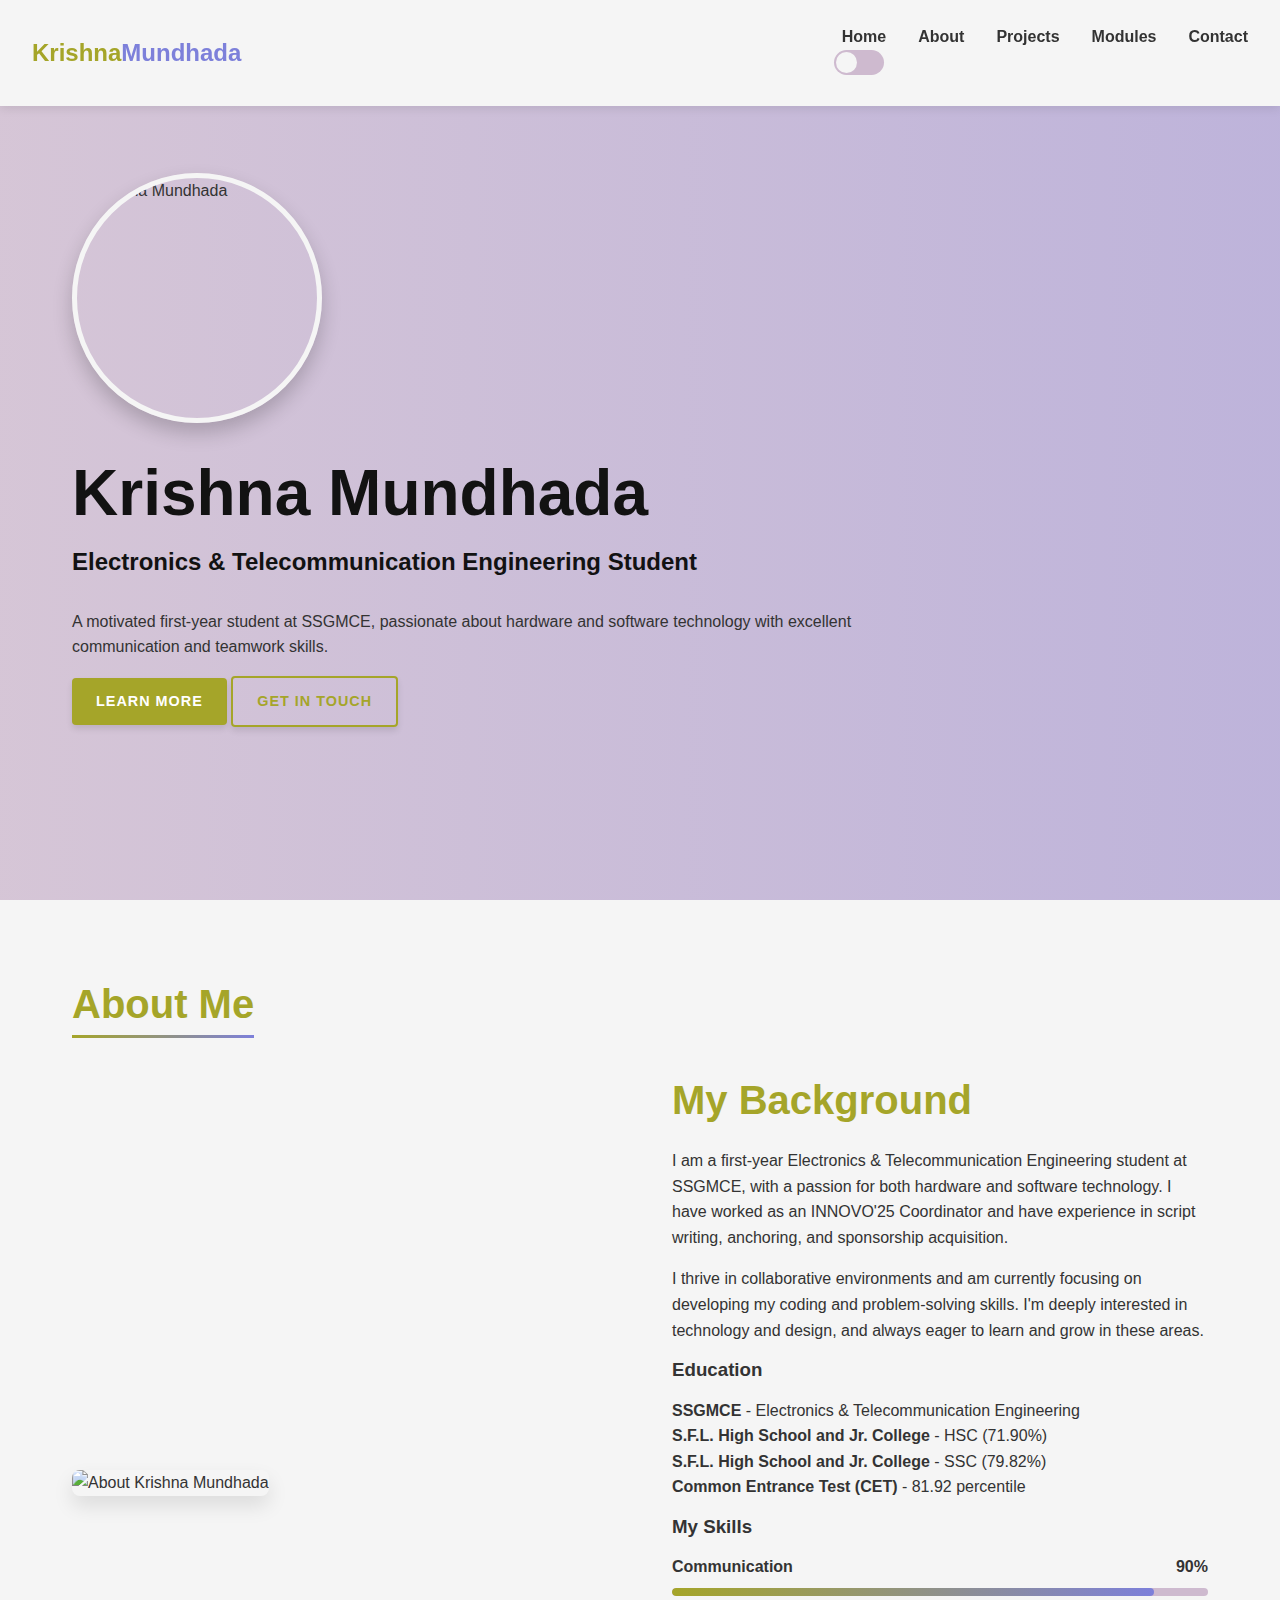
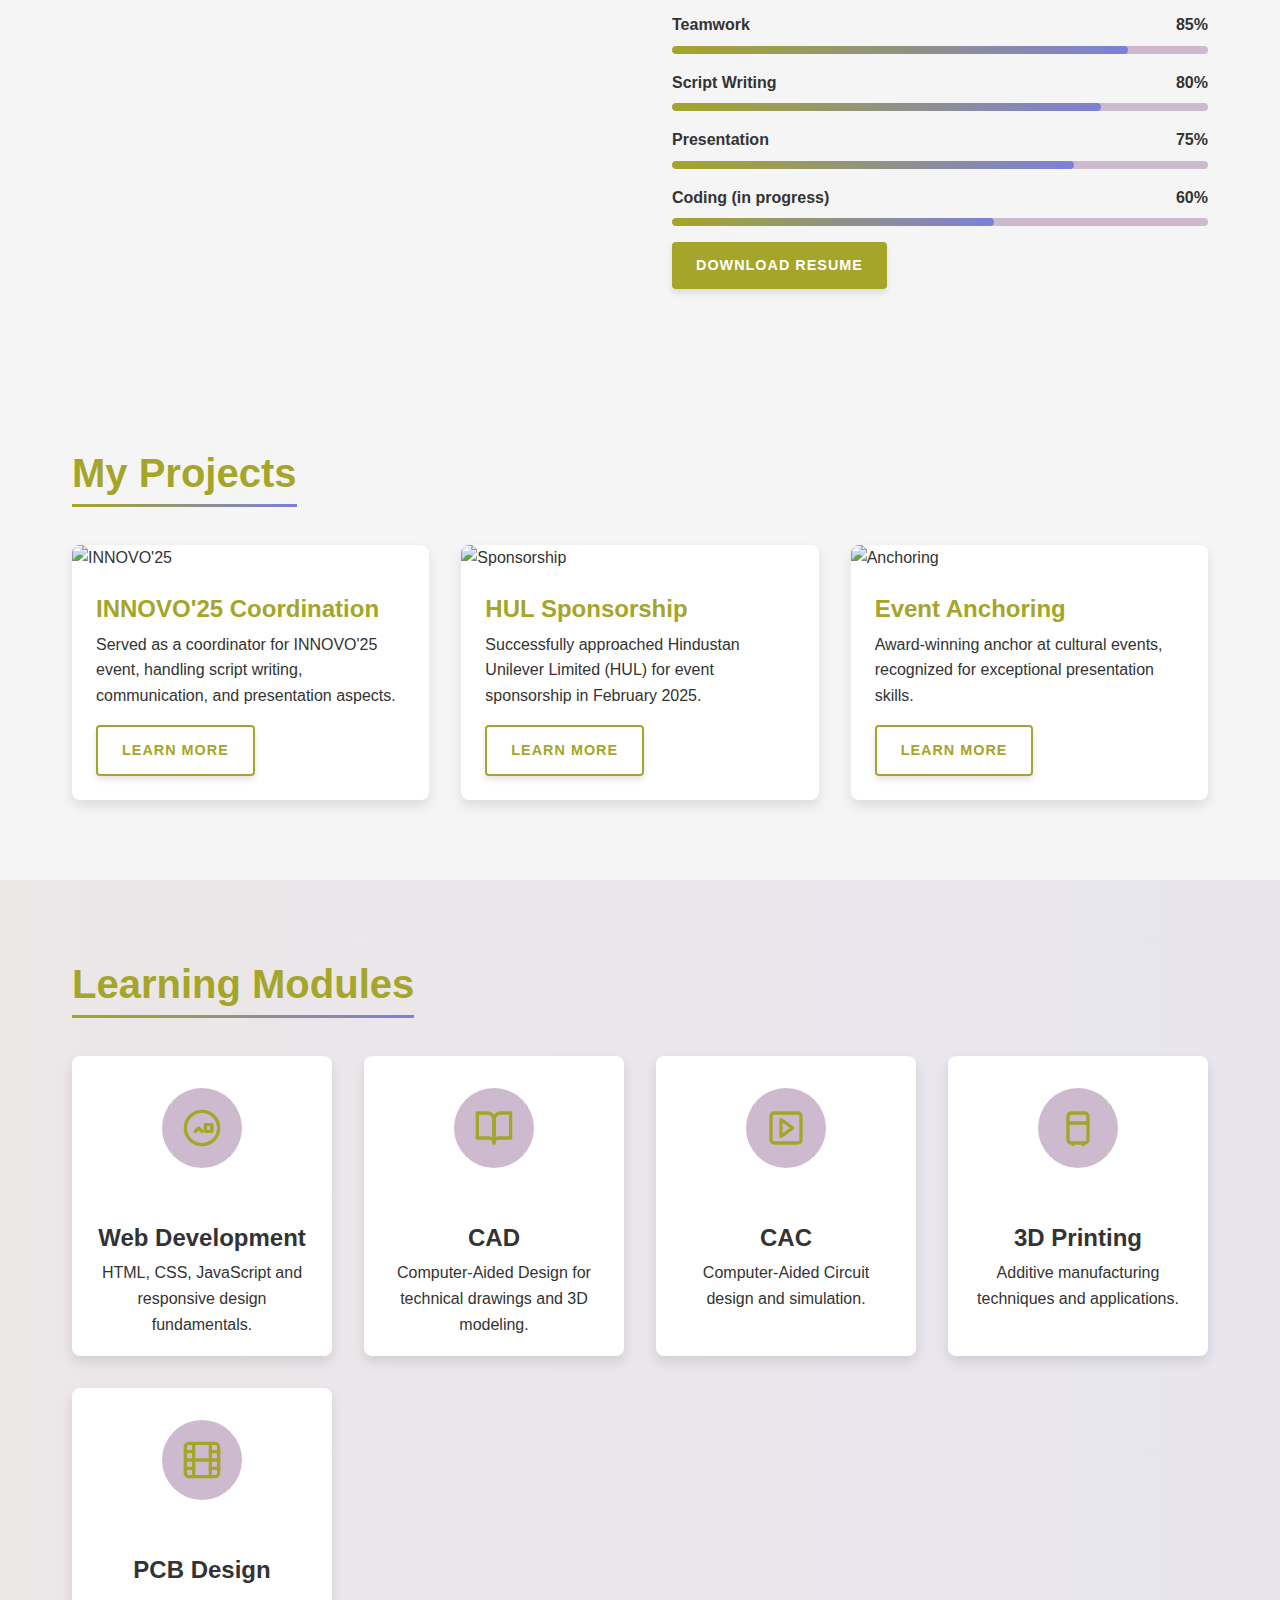
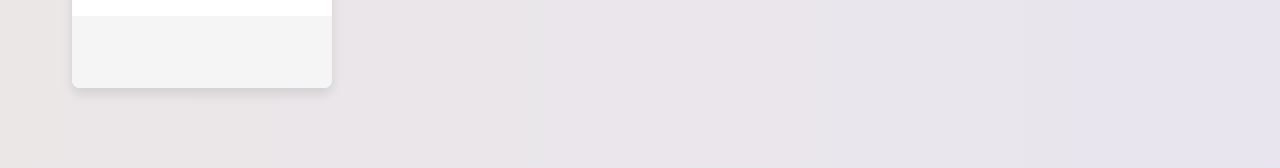
==== index.html @ 579d8c8f "Add files via upload" ====
<!DOCTYPE html>
<html lang="en">
<head> <link rel="stylesheet" href="documentation.html">
    <meta charset="UTF-8">
    <meta name="viewport" content="width=device-width, initial-scale=1.0">
    <title>Krishna Mundhada - Portfolio</title>
    <style>
        /* Color Variables */
        :root {
            --primary: #A5A529;
            --secondary: #7d80da;
            --tertiary: #b0a3d4;
            --quaternary: #cebacf;
            --quinary: #C6AFB1;
            --light: #f5f5f5;
            --dark: #121212;
            --text-light: #f5f5f5;
            --text-dark: #333333;
            --transition: all 0.3s ease;
        }

        /* Dark Mode Variables */
        .dark-mode {
            --primary: #b3b33a;
            --light: #121212;
            --dark: #f5f5f5;
            --text-light: #333333;
            --text-dark: #f5f5f5;
        }

        /* Reset & Base Styles */
        * {
            margin: 0;
            padding: 0;
            box-sizing: border-box;
            font-family: 'Segoe UI', Tahoma, Geneva, Verdana, sans-serif;
        }

        html {
            scroll-behavior: smooth;
        }

        body {
            background-color: var(--light);
            color: var(--text-dark);
            line-height: 1.6;
            transition: var(--transition);
        }

        h1, h2, h3, h4 {
            font-weight: 600;
            line-height: 1.2;
            margin-bottom: 1rem;
        }

        p {
            margin-bottom: 1rem;
        }

        a {
            color: var(--primary);
            text-decoration: none;
            transition: var(--transition);
        }

        a:hover {
            color: var(--secondary);
        }

        .container {
            width: 100%;
            max-width: 1200px;
            margin: 0 auto;
            padding: 0 2rem;
        }

        section {
            padding: 5rem 0;
        }

        .btn {
            display: inline-block;
            background-color: var(--primary);
            color: white;
            padding: 0.75rem 1.5rem;
            border-radius: 4px;
            text-transform: uppercase;
            letter-spacing: 1px;
            font-weight: 600;
            font-size: 0.9rem;
            border: none;
            cursor: pointer;
            transition: var(--transition);
            box-shadow: 0 4px 6px rgba(0, 0, 0, 0.1);
        }

        .btn:hover {
            background-color: var(--secondary);
            transform: translateY(-2px);
            box-shadow: 0 6px 8px rgba(0, 0, 0, 0.15);
        }

        .btn-outline {
            background-color: transparent;
            border: 2px solid var(--primary);
            color: var(--primary);
        }

        .btn-outline:hover {
            background-color: var(--primary);
            color: white;
        }

        .text-center {
            text-align: center;
        }

        .section-title {
            position: relative;
            display: inline-block;
            font-size: 2.5rem;
            margin-bottom: 3rem;
            color: var(--primary);
        }

        .section-title::after {
            content: '';
            position: absolute;
            bottom: -10px;
            left: 0;
            width: 100%;
            height: 3px;
            background: linear-gradient(to right, var(--primary), var(--secondary));
        }

        /* Header & Navigation */
        header {
            position: fixed;
            top: 0;
            left: 0;
            width: 100%;
            z-index: 1000;
            background-color: var(--light);
            box-shadow: 0 2px 10px rgba(0, 0, 0, 0.1);
            transition: var(--transition);
        }

        .nav-container {
            display: flex;
            justify-content: space-between;
            align-items: center;
            padding: 1.5rem 2rem;
        }

        .logo {
            font-size: 1.5rem;
            font-weight: 700;
            color: var(--primary);
        }

        .logo span {
            color: var(--secondary);
        }

        .nav-links {
            display: flex;
            list-style: none;
        }

        .nav-links li {
            margin-left: 2rem;
        }

        .nav-links a {
            position: relative;
            color: var(--text-dark);
            font-weight: 600;
        }

        .nav-links a::after {
            content: '';
            position: absolute;
            bottom: -5px;
            left: 0;
            width: 0;
            height: 2px;
            background-color: var(--primary);
            transition: var(--transition);
        }

        .nav-links a:hover::after {
            width: 100%;
        }

        .hamburger, .mobile-menu {
            display: none;
        }

        /* Dark Mode Toggle */
        .dark-mode-toggle {
            background: none;
            border: none;
            cursor: pointer;
            margin-left: 1.5rem;
            outline: none;
            width: 50px;
            height: 25px;
            border-radius: 25px;
            background-color: var(--quaternary);
            position: relative;
        }

        .dark-mode-toggle::before {
            content: '';
            position: absolute;
            width: 21px;
            height: 21px;
            background-color: var(--light);
            border-radius: 50%;
            top: 2px;
            left: 2px;
            transition: var(--transition);
        }

        body.dark-mode .dark-mode-toggle::before {
            transform: translateX(25px);
        }

        /* Hero Section */
        .hero {
            height: 100vh;
            display: flex;
            align-items: center;
            background: linear-gradient(to right, rgba(206, 186, 207, 0.8), rgba(176, 163, 212, 0.8));
            background-attachment: fixed;
        }

        .hero-content {
            display: flex;
            flex-direction: column;
            justify-content: center;
            align-items: flex-start;
            max-width: 800px;
        }

        .hero-title {
            font-size: 4rem;
            margin-bottom: 1rem;
            color: var(--dark);
        }

        .hero-subtitle {
            font-size: 1.5rem;
            margin-bottom: 2rem;
            color: var(--dark);
        }

        .hero-img {
            border-radius: 50%;
            width: 250px;
            height: 250px;
            object-fit: cover;
            border: 5px solid var(--light);
            box-shadow: 0 10px 20px rgba(0, 0, 0, 0.2);
            margin-bottom: 2rem;
        }

        /* About Section */
        .about {
            background-color: var(--light);
        }

        .about-content {
            display: grid;
            grid-template-columns: 1fr 1fr;
            gap: 4rem;
            align-items: center;
        }

        .about-img img {
            width: 100%;
            border-radius: 8px;
            box-shadow: 0 10px 20px rgba(0, 0, 0, 0.1);
        }

        .about-text h2 {
            font-size: 2.5rem;
            margin-bottom: 1.5rem;
            color: var(--primary);
        }

        .skill-item {
            margin-bottom: 1rem;
        }

        .skill-name {
            display: flex;
            justify-content: space-between;
            margin-bottom: 0.5rem;
            font-weight: 600;
        }

        .skill-bar {
            height: 8px;
            background-color: var(--quaternary);
            border-radius: 4px;
            overflow: hidden;
        }

        .skill-progress {
            height: 100%;
            background: linear-gradient(to right, var(--primary), var(--secondary));
            border-radius: 4px;
            animation: progressAnimation 1s ease-in-out;
        }

        @keyframes progressAnimation {
            from { width: 0; }
        }

        /* Projects Section */
        .projects {
            background-color: var(--light);
        }

        .projects-grid {
            display: grid;
            grid-template-columns: repeat(auto-fill, minmax(300px, 1fr));
            gap: 2rem;
        }

        .project-card {
            background-color: white;
            border-radius: 8px;
            overflow: hidden;
            box-shadow: 0 6px 12px rgba(0, 0, 0, 0.1);
            transition: var(--transition);
        }

        .project-card:hover {
            transform: translateY(-10px);
            box-shadow: 0 12px 24px rgba(0, 0, 0, 0.15);
        }

        .project-img {
            width: 100%;
            height: 200px;
            object-fit: cover;
        }

        .project-content {
            padding: 1.5rem;
        }

        .project-title {
            font-size: 1.5rem;
            margin-bottom: 0.5rem;
            color: var(--primary);
        }

        /* Modules Section */
        .modules {
            background: linear-gradient(to right, rgba(198, 175, 177, 0.2), rgba(176, 163, 212, 0.2));
        }

        .modules-grid {
            display: grid;
            grid-template-columns: repeat(auto-fill, minmax(250px, 1fr));
            gap: 2rem;
        }

        .module-card {
            background-color: white;
            border-radius: 8px;
            overflow: hidden;
            box-shadow: 0 6px 12px rgba(0, 0, 0, 0.1);
            transition: var(--transition);
            position: relative;
            z-index: 1;
            height: 300px;
        }

        .module-card::before {
            content: '';
            position: absolute;
            top: 0;
            left: 0;
            width: 100%;
            height: 100%;
            background: linear-gradient(to bottom right, var(--secondary), var(--tertiary));
            opacity: 0;
            z-index: -1;
            transition: var(--transition);
        }

        .module-card:hover {
            transform: translateY(-10px);
            box-shadow: 0 12px 24px rgba(0, 0, 0, 0.15);
        }

        .module-card:hover::before {
            opacity: 1;
        }

        .module-card:hover .module-content {
            color: white;
        }

        .module-icon {
            margin: 2rem auto;
            width: 80px;
            height: 80px;
            display: flex;
            align-items: center;
            justify-content: center;
            background-color: var(--quaternary);
            border-radius: 50%;
            color: var(--primary);
            font-size: 2.5rem;
            transition: var(--transition);
        }

        .module-card:hover .module-icon {
            background-color: white;
        }

        .module-content {
            padding: 1.5rem;
            text-align: center;
            transition: var(--transition);
        }

        .module-title {
            font-size: 1.5rem;
            margin-bottom: 0.5rem;
        }

        .module-details {
            height: 0;
            overflow: hidden;
            transition: var(--transition);
        }

        .module-card.active .module-details {
            height: auto;
            margin-top: 1rem;
        }

        /* Contact Section */
        .contact {
            background-color: var(--light);
        }

        .contact-container {
            display: grid;
            grid-template-columns: 1fr 1fr;
            gap: 4rem;
        }

        .contact-info h2 {
            font-size: 2.5rem;
            margin-bottom: 1.5rem;
            color: var(--primary);
        }

        .contact-info p {
            margin-bottom: 2rem;
        }

        .contact-details {
            margin-bottom: 2rem;
        }

        .contact-item {
            display: flex;
            align-items: center;
            margin-bottom: 1rem;
        }

        .contact-icon {
            margin-right: 1rem;
            width: 40px;
            height: 40px;
            display: flex;
            align-items: center;
            justify-content: center;
            background-color: var(--quaternary);
            border-radius: 50%;
            color: var(--primary);
        }

        .contact-form {
            background-color: white;
            padding: 2rem;
            border-radius: 8px;
            box-shadow: 0 6px 12px rgba(0, 0, 0, 0.1);
        }

        .form-group {
            margin-bottom: 1.5rem;
        }

        .form-label {
            display: block;
            margin-bottom: 0.5rem;
            font-weight: 600;
        }

        .form-input, .form-textarea {
            width: 100%;
            padding: 0.75rem;
            border: 1px solid #ddd;
            border-radius: 4px;
            font-size: 1rem;
            transition: var(--transition);
        }

        .form-input:focus, .form-textarea:focus {
            border-color: var(--secondary);
            outline: none;
            box-shadow: 0 0 0 2px rgba(125, 128, 218, 0.2);
        }

        .form-textarea {
            resize: vertical;
            min-height: 150px;
        }

        /* Footer */
        footer {
            background-color: var(--dark);
            color: var(--text-light);
            padding: 3rem 0;
            text-align: center;
        }

        .footer-content {
            max-width: 800px;
            margin: 0 auto;
        }

        .social-links {
            display: flex;
            justify-content: center;
            margin-top: 1.5rem;
        }

        .social-link {
            display: flex;
            align-items: center;
            justify-content: center;
            width: 40px;
            height: 40px;
            border-radius: 50%;
            background-color: rgba(255, 255, 255, 0.1);
            color: white;
            margin: 0 0.5rem;
            transition: var(--transition);
        }

        .social-link:hover {
            background-color: var(--primary);
            transform: translateY(-3px);
        }

        .footer-bottom {
            margin-top: 2rem;
            padding-top: 2rem;
            border-top: 1px solid rgba(255, 255, 255, 0.1);
        }

        /* Responsive Styles */
        @media (max-width: 992px) {
            .section-title {
                font-size: 2rem;
            }
            
            .hero-title {
                font-size: 3rem;
            }
            
            .hero-subtitle {
                font-size: 1.2rem;
            }
            
            .about-content, .contact-container {
                grid-template-columns: 1fr;
                gap: 2rem;
            }
        }

        @media (max-width: 768px) {
            .nav-links, .dark-mode-toggle {
                display: none;
            }
            
            .hamburger {
                display: block;
                cursor: pointer;
                font-size: 1.5rem;
                color: var(--text-dark);
            }
            
            .mobile-menu {
                display: block;
                position: fixed;
                top: 80px;
                left: 0;
                width: 100%;
                background-color: var(--light);
                padding: 1rem 0;
                box-shadow: 0 2px 10px rgba(0, 0, 0, 0.1);
                transform: translateY(-100%);
                opacity: 0;
                transition: var(--transition);
                z-index: 999;
            }
            
            .mobile-menu.active {
                transform: translateY(0);
                opacity: 1;
            }
            
            .mobile-menu ul {
                list-style: none;
            }
            
            .mobile-menu li {
                padding: 1rem 2rem;
                text-align: center;
            }
            
            .hero-content {
                align-items: center;
                text-align: center;
            }
        }

        @media (max-width: 480px) {
            .hero-title {
                font-size: 2rem;
            }
            
            .section-title {
                font-size: 1.8rem;
            }
            
            .btn {
                padding: 0.5rem 1rem;
                font-size: 0.8rem;
            }
        }
    </style>
</head>
<body>
    <!-- Header & Navigation -->
    <header>
        <div class="nav-container">
            <a href="#" class="logo">Krishna<span>Mundhada</span></a>
            <nav>
                <ul class="nav-links">
                    <li><a href="#home">Home</a></li>
                    <li><a href="#about">About</a></li>
                    <li><a href="#projects">Projects</a></li>
                    <li><a href="#modules">Modules</a></li>
                    <li><a href="#contact">Contact</a></li>
                </ul>
                <button class="dark-mode-toggle" aria-label="Toggle dark mode"></button>
            </nav>
            <div class="hamburger">☰</div>
        </div>
        <div class="mobile-menu">
            <ul>
                <li><a href="#home">Home</a></li>
                <li><a href="#about">About</a></li>
                <li><a href="#projects">Projects</a></li>
                <li><a href="#modules">Modules</a></li>
                <li><a href="#contact">Contact</a></li>
                <li><button class="dark-mode-toggle" aria-label="Toggle dark mode"></button></li>
            </ul>
        </div>
    </header>

    <!-- Hero Section -->
    <section id="home" class="hero">
        <div class="container">
            <div class="hero-content">
                <img src="./photo/my photo.jpg" alt="Krishna Mundhada" class="hero-img">
                <h1 class="hero-title">Krishna Mundhada</h1>
                <h2 class="hero-subtitle">Electronics & Telecommunication Engineering Student</h2>
                <p>A motivated first-year student at SSGMCE, passionate about hardware and software technology with excellent communication and teamwork skills.</p>
                <div>
                    <a href="#about" class="btn">Learn More</a>
                    <a href="#contact" class="btn btn-outline">Get In Touch</a>
                </div>
            </div>
        </div>
    </section>

    <!-- About Section -->
    <section id="about" class="about">
        <div class="container">
            <h2 class="section-title text-center">About Me</h2>
            <div class="about-content">
                <div class="about-img">
                    <img src="./photo/my photo.jpg" alt="About Krishna Mundhada">
                </div>
                <div class="about-text">
                    <h2>My Background</h2>
                    <p>I am a first-year Electronics & Telecommunication Engineering student at SSGMCE, with a passion for both hardware and software technology. I have worked as an INNOVO'25 Coordinator and have experience in script writing, anchoring, and sponsorship acquisition.</p>
                    <p>I thrive in collaborative environments and am currently focusing on developing my coding and problem-solving skills. I'm deeply interested in technology and design, and always eager to learn and grow in these areas.</p>
                    
                    <h3>Education</h3>
                    <p>
                        <strong>SSGMCE</strong> - Electronics & Telecommunication Engineering<br>
                        <strong>S.F.L. High School and Jr. College</strong> - HSC (71.90%)<br>
                        <strong>S.F.L. High School and Jr. College</strong> - SSC (79.82%)<br>
                        <strong>Common Entrance Test (CET)</strong> - 81.92 percentile
                    </p>
                    
                    <h3>My Skills</h3>
                    <div class="skill-item">
                        <div class="skill-name">
                            <span>Communication</span>
                            <span>90%</span>
                        </div>
                        <div class="skill-bar">
                            <div class="skill-progress" style="width: 90%"></div>
                        </div>
                    </div>
                    <div class="skill-item">
                        <div class="skill-name">
                            <span>Teamwork</span>
                            <span>85%</span>
                        </div>
                        <div class="skill-bar">
                            <div class="skill-progress" style="width: 85%"></div>
                        </div>
                    </div>
                    <div class="skill-item">
                        <div class="skill-name">
                            <span>Script Writing</span>
                            <span>80%</span>
                        </div>
                        <div class="skill-bar">
                            <div class="skill-progress" style="width: 80%"></div>
                        </div>
                    </div>
                    <div class="skill-item">
                        <div class="skill-name">
                            <span>Presentation</span>
                            <span>75%</span>
                        </div>
                        <div class="skill-bar">
                            <div class="skill-progress" style="width: 75%"></div>
                        </div>
                    </div>
                    <div class="skill-item">
                        <div class="skill-name">
                            <span>Coding (in progress)</span>
                            <span>60%</span>
                        </div>
                        <div class="skill-bar">
                            <div class="skill-progress" style="width: 60%"></div>
                        </div>
                    </div>
                    
                    <a href="#" class="btn" download>Download Resume</a>
                </div>
            </div>
        </div>
    </section>

    <!-- Projects Section -->
    <section id="projects" class="projects">
        <div class="container">
            <h2 class="section-title text-center">My Projects</h2>
            <div class="projects-grid">
                <div class="project-card">
                    <img src="./photo/team work.jpeg" alt="INNOVO'25" class="project-img">
                    <div class="project-content">
                        <h3 class="project-title">INNOVO'25 Coordination</h3>
                        <p>Served as a coordinator for INNOVO'25 event, handling script writing, communication, and presentation aspects.</p>
                        <a href="#" class="btn btn-outline">Learn More</a>
                    </div>
                </div>
                <div class="project-card">
                    <img src="./photo/presentation.jpeg" alt="Sponsorship" class="project-img">
                    <div class="project-content">
                        <h3 class="project-title">HUL Sponsorship</h3>
                        <p>Successfully approached Hindustan Unilever Limited (HUL) for event sponsorship in February 2025.</p>
                        <a href="#" class="btn btn-outline">Learn More</a>
                    </div>
                </div>
                <div class="project-card">
                    <img src="./photo/anchor.jpeg" alt="Anchoring" class="project-img">
                    <div class="project-content">
                        <h3 class="project-title">Event Anchoring</h3>
                        <p>Award-winning anchor at cultural events, recognized for exceptional presentation skills.</p>
                        <a href="#" class="btn btn-outline">Learn More</a>
                    </div>
                </div>
            </div>
        </div>
    </section>

    <!-- Modules Section -->
    <section id="modules" class="modules">
        <div class="container">
            <h2 class="section-title text-center">Learning Modules</h2>
            <div class="modules-grid">
                <div class="module-card">
                    <div class="module-icon">
                        <svg width="40" height="40" viewBox="0 0 24 24" fill="none" stroke="currentColor" stroke-width="2" stroke-linecap="round" stroke-linejoin="round">
                            <path d="M18 10h-4v4h4v-4z"></path>
                            <circle cx="12" cy="12" r="10"></circle>
                            <path d="M8 14l2-2 2 2"></path>
                        </svg>
                    </div>
                    <div class="module-content">
                        <h3 class="module-title">Web Development</h3>
                        <p>HTML, CSS, JavaScript and responsive design fundamentals.</p>
                        <div class="module-details">
                            <p>Learning front-end technologies, responsive design principles, and basic interactions to create modern web applications.</p>
                            <a href=""></a>
                        </div>
                    </div>
                </div>
                <div class="module-card">
                    <div class="module-icon">
                        <svg width="40" height="40" viewBox="0 0 24 24" fill="none" stroke="currentColor" stroke-width="2" stroke-linecap="round" stroke-linejoin="round">
                            <path d="M2 3h6a4 4 0 0 1 4 4v14a3 3 0 0 0-3-3H2z"></path>
                            <path d="M22 3h-6a4 4 0 0 0-4 4v14a3 3 0 0 1 3-3h7z"></path>
                        </svg>
                    </div>
                    <div class="module-content">
                        <h3 class="module-title">CAD</h3>
                        <p>Computer-Aided Design for technical drawings and 3D modeling.</p>
                        <div class="module-details">
                            <p>Developing skills in creating precise technical drawings and 3D models using industry-standard CAD software.</p>
                        </div>
                    </div>
                </div>
                <div class="module-card">
                    <div class="module-icon">
                        <svg width="40" height="40" viewBox="0 0 24 24" fill="none" stroke="currentColor" stroke-width="2" stroke-linecap="round" stroke-linejoin="round">
                            <rect x="3" y="3" width="18" height="18" rx="2" ry="2"></rect>
                            <path d="M9 17V7l7 5-7 5z"></path>
                        </svg>
                    </div>
                    <div class="module-content">
                        <h3 class="module-title">CAC</h3>
                        <p>Computer-Aided Circuit design and simulation.</p>
                        <div class="module-details">
                            <p>Learning to design and simulate electronic circuits using specialized software tools for accurate analysis.</p>
                        </div>
                    </div>
                </div>
                <div class="module-card">
                    <div class="module-icon">
                        <svg width="40" height="40" viewBox="0 0 24 24" fill="none" stroke="currentColor" stroke-width="2" stroke-linecap="round" stroke-linejoin="round">
                            <path d="M6 9h12v10a2 2 0 0 1-2 2H8a2 2 0 0 1-2-2V9z"></path>
                            <path d="M6 9V5a2 2 0 0 1 2-2h8a2 2 0 0 1 2 2v4"></path>
                            <path d="M9 21v1M15 21v1"></path>
                        </svg>
                    </div>
                    <div class="module-content">
                        <h3 class="module-title">3D Printing</h3>
                        <p>Additive manufacturing techniques and applications.</p>
                        <div class="module-details">
                            <p>Exploring the process of creating three-dimensional objects from digital files using additive manufacturing techniques.</p>
                        </div>
                    </div>
                </div>
                <div class="module-card">
                    <div class="module-icon">
                        <svg width="40" height="40" viewBox="0 0 24 24" fill="none" stroke="currentColor" stroke-width="2" stroke-linecap="round" stroke-linejoin="round">
                            <rect x="2" y="2" width="20" height="20" rx="2.18" ry="2.18"></rect>
                            <line x1="7" y1="2" x2="7" y2="22"></line>
                            <line x1="17" y1="2" x2="17" y2="22"></line>
                            <line x1="2" y1="12" x2="22" y2="12"></line>
                            <line x1="2" y1="7" x2="7" y2="7"></line>
                            <line x1="2" y1="17" x2="7" y2="17"></line>
                            <line x1="17" y1="17" x2="22" y2="17"></line>
                            <line x1="17" y1="7" x2="22" y2="7"></line>
                        </svg>
                    </div>
                    <div class="module-content">
                        <h3 class="module-title">PCB Design</h3>
                        </div>


 <!-- Contact Section -->
<section id="contact" class="contact">
    <div class="container">
        <h2 class="section-title text-center">Get In Touch</h2>
        <div class="contact-container">
            <div class="contact-info">
                <h2>Let's Connect</h2>
                <p>Feel free to reach out to me for any opportunities, collaborations, or just to say hello!</p>
                
                <div class="contact-details">
                    <div class="contact-item">
                        <div class="contact-icon">
                            <svg width="20" height="20" viewBox="0 0 24 24" fill="none" stroke="currentColor" stroke-width="2" stroke-linecap="round" stroke-linejoin="round">
                                <path d="M22 16.92v3a2 2 0 0 1-2.18 2 19.79 19.79 0 0 1-8.63-3.07 19.5 19.5 0 0 1-6-6 19.79 19.79 0 0 1-3.07-8.67A2 2 0 0 1 4.11 2h3a2 2 0 0 1 2 1.72 12.84 12.84 0 0 0 .7 2.81 2 2 0 0 1-.45 2.11L8.09 9.91a16 16 0 0 0 6 6l1.27-1.27a2 2 0 0 1 2.11-.45 12.84 12.84 0 0 0 2.81.7A2 2 0 0 1 22 16.92z"></path>
                            </svg>
                        </div>
                        <span>Phone Number Available on Request</span>
                    </div>
                    <div class="contact-item">
                        <div class="contact-icon">
                            <svg width="20" height="20" viewBox="0 0 24 24" fill="none" stroke="currentColor" stroke-width="2" stroke-linecap="round" stroke-linejoin="round">
                                <path d="M4 4h16c1.1 0 2 .9 2 2v12c0 1.1-.9 2-2 2H4c-1.1 0-2-.9-2-2V6c0-1.1.9-2 2-2z"></path>
                                <polyline points="22,6 12,13 2,6"></polyline>
                            </svg>
                        </div>
                        <span>mundhadakrishna9@gmail.com</span>
                    </div>
                    <div class="contact-item">
                        <div class="contact-icon">
                            <svg width="20" height="20" viewBox="0 0 24 24" fill="none" stroke="currentColor" stroke-width="2" stroke-linecap="round" stroke-linejoin="round">
                                <path d="M21 10c0 7-9 13-9 13s-9-6-9-13a9 9 0 0 1 18 0z"></path>
                                <circle cx="12" cy="10" r="3"></circle>
                            </svg>
                        </div>
                        <span>Gandhi Chowk, Dhamangaon Rly, Amravati, Maharashtra</span>
                    </div>
                    <div class="contact-item">
                        <div class="contact-icon">
                            <svg width="20" height="20" viewBox="0 0 24 24" fill="none" stroke="currentColor" stroke-width="2" stroke-linecap="round" stroke-linejoin="round">
                                <path d="M16 8a6 6 0 0 1 6 6v7h-4v-7a2 2 0 0 0-2-2 2 2 0 0 0-2 2v7h-4v-7a6 6 0 0 1 6-6z"></path>
                                <rect x="2" y="9" width="4" height="12"></rect>
                                <circle cx="4" cy="4" r="2"></circle>
                            </svg>
                        </div>
                        <a href="https://www.linkedin.com/in/krishna-mundhada-8ab638350" target="_blank">LinkedIn Profile</a>
                    </div>
                </div>
            </div>
            
            <div class="contact-form">
                <form id="contactForm">
                    <div class="form-group">
                        <label for="name" class="form-label">Your Name</label>
                        <input type="text" id="name" class="form-input" required>
                    </div>
                    <div class="form-group">
                        <label for="email" class="form-label">Your Email</label>
                        <input type="email" id="email" class="form-input" required>
                    </div>
                    <div class="form-group">
                        <label for="subject" class="form-label">Subject</label>
                        <input type="text" id="subject" class="form-input">
                    </div>
                    <div class="form-group">
                        <label for="message" class="form-label">Your Message</label>
                        <textarea id="message" class="form-textarea" required></textarea>
                    </div>
                    <button type="submit" class="btn">Send Message</button>
                </form>
            </div>
        </div>
    </div>
</section>
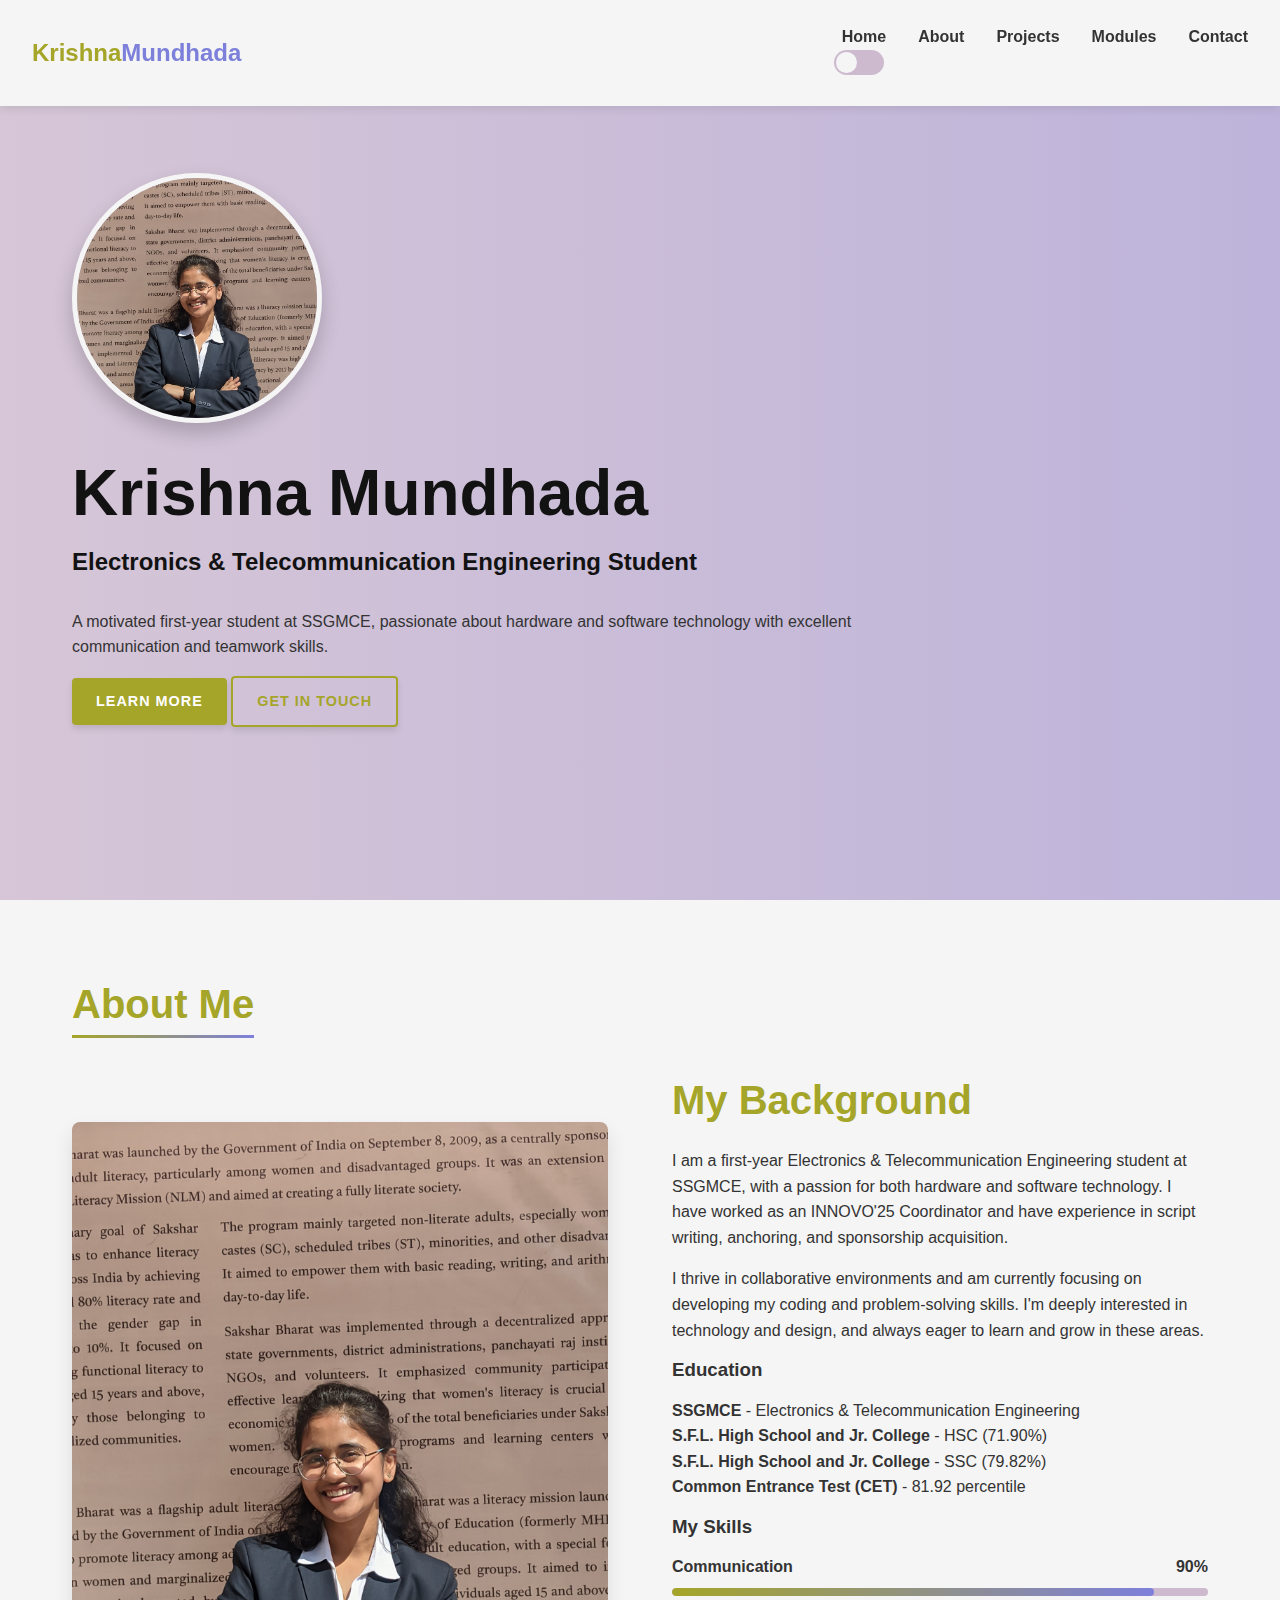
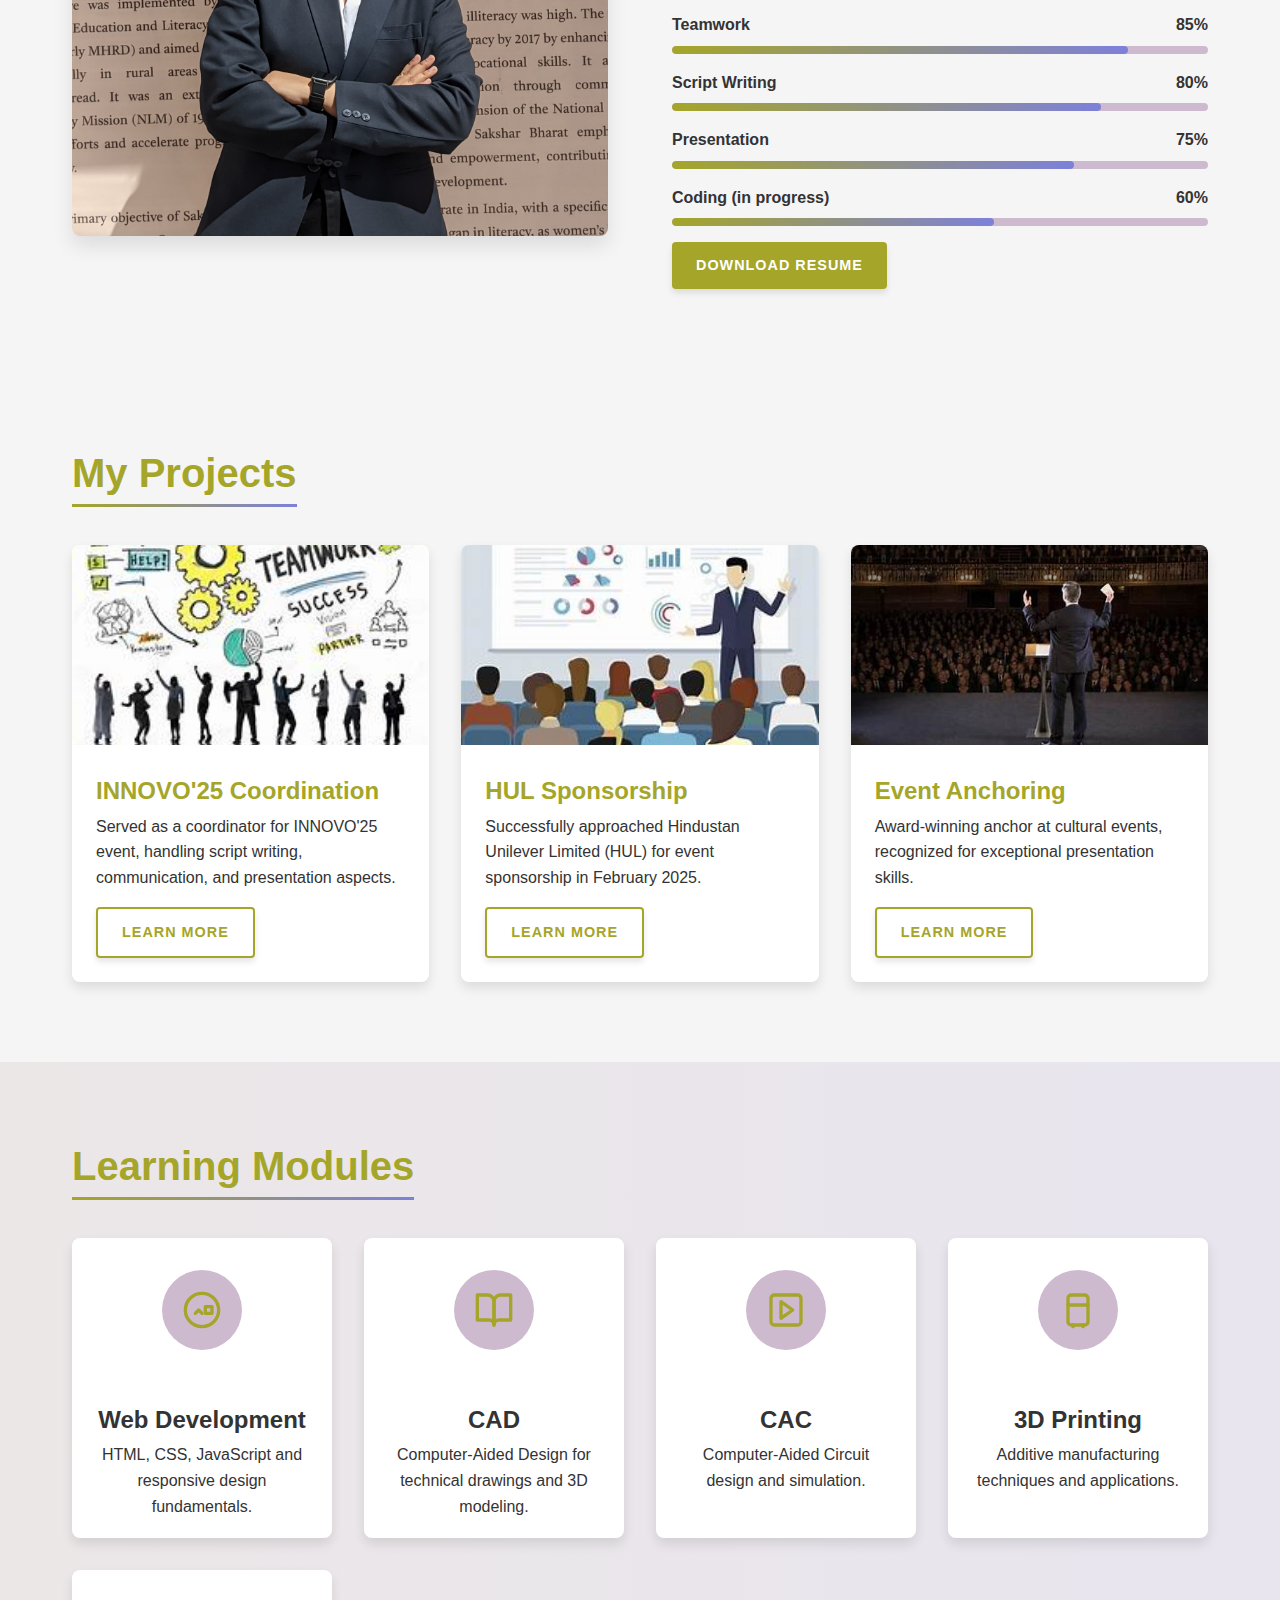
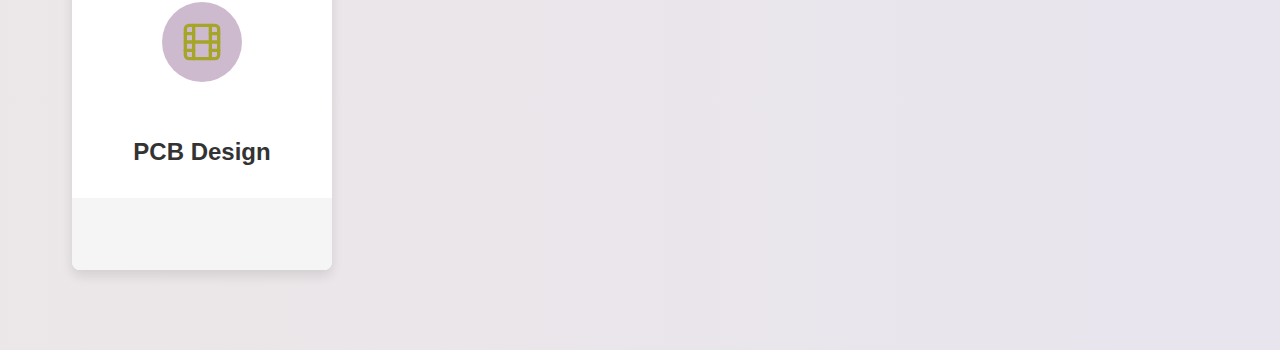
==== commit 3cad6f7a: "Update index.html" ====
--- a/index.html
+++ b/index.html
@@ -685,7 +685,7 @@
     <section id="home" class="hero">
         <div class="container">
             <div class="hero-content">
-                <img src="./photo/my photo.jpg" alt="Krishna Mundhada" class="hero-img">
+                <img src="./my photo.jpg" alt="Krishna Mundhada" class="hero-img">
                 <h1 class="hero-title">Krishna Mundhada</h1>
                 <h2 class="hero-subtitle">Electronics & Telecommunication Engineering Student</h2>
                 <p>A motivated first-year student at SSGMCE, passionate about hardware and software technology with excellent communication and teamwork skills.</p>
@@ -703,7 +703,7 @@
             <h2 class="section-title text-center">About Me</h2>
             <div class="about-content">
                 <div class="about-img">
-                    <img src="./photo/my photo.jpg" alt="About Krishna Mundhada">
+                    <img src="./my photo.jpg" alt="About Krishna Mundhada">
                 </div>
                 <div class="about-text">
                     <h2>My Background</h2>
@@ -777,7 +777,7 @@
             <h2 class="section-title text-center">My Projects</h2>
             <div class="projects-grid">
                 <div class="project-card">
-                    <img src="./photo/team work.jpeg" alt="INNOVO'25" class="project-img">
+                    <img src="./team work.jpeg" alt="INNOVO'25" class="project-img">
                     <div class="project-content">
                         <h3 class="project-title">INNOVO'25 Coordination</h3>
                         <p>Served as a coordinator for INNOVO'25 event, handling script writing, communication, and presentation aspects.</p>
@@ -785,7 +785,7 @@
                     </div>
                 </div>
                 <div class="project-card">
-                    <img src="./photo/presentation.jpeg" alt="Sponsorship" class="project-img">
+                    <img src="./presentation.jpeg" alt="Sponsorship" class="project-img">
                     <div class="project-content">
                         <h3 class="project-title">HUL Sponsorship</h3>
                         <p>Successfully approached Hindustan Unilever Limited (HUL) for event sponsorship in February 2025.</p>
@@ -793,7 +793,7 @@
                     </div>
                 </div>
                 <div class="project-card">
-                    <img src="./photo/anchor.jpeg" alt="Anchoring" class="project-img">
+                    <img src="./anchor.jpeg" alt="Anchoring" class="project-img">
                     <div class="project-content">
                         <h3 class="project-title">Event Anchoring</h3>
                         <p>Award-winning anchor at cultural events, recognized for exceptional presentation skills.</p>
@@ -962,4 +962,4 @@
             </div>
         </div>
     </div>
-</section>+</section>
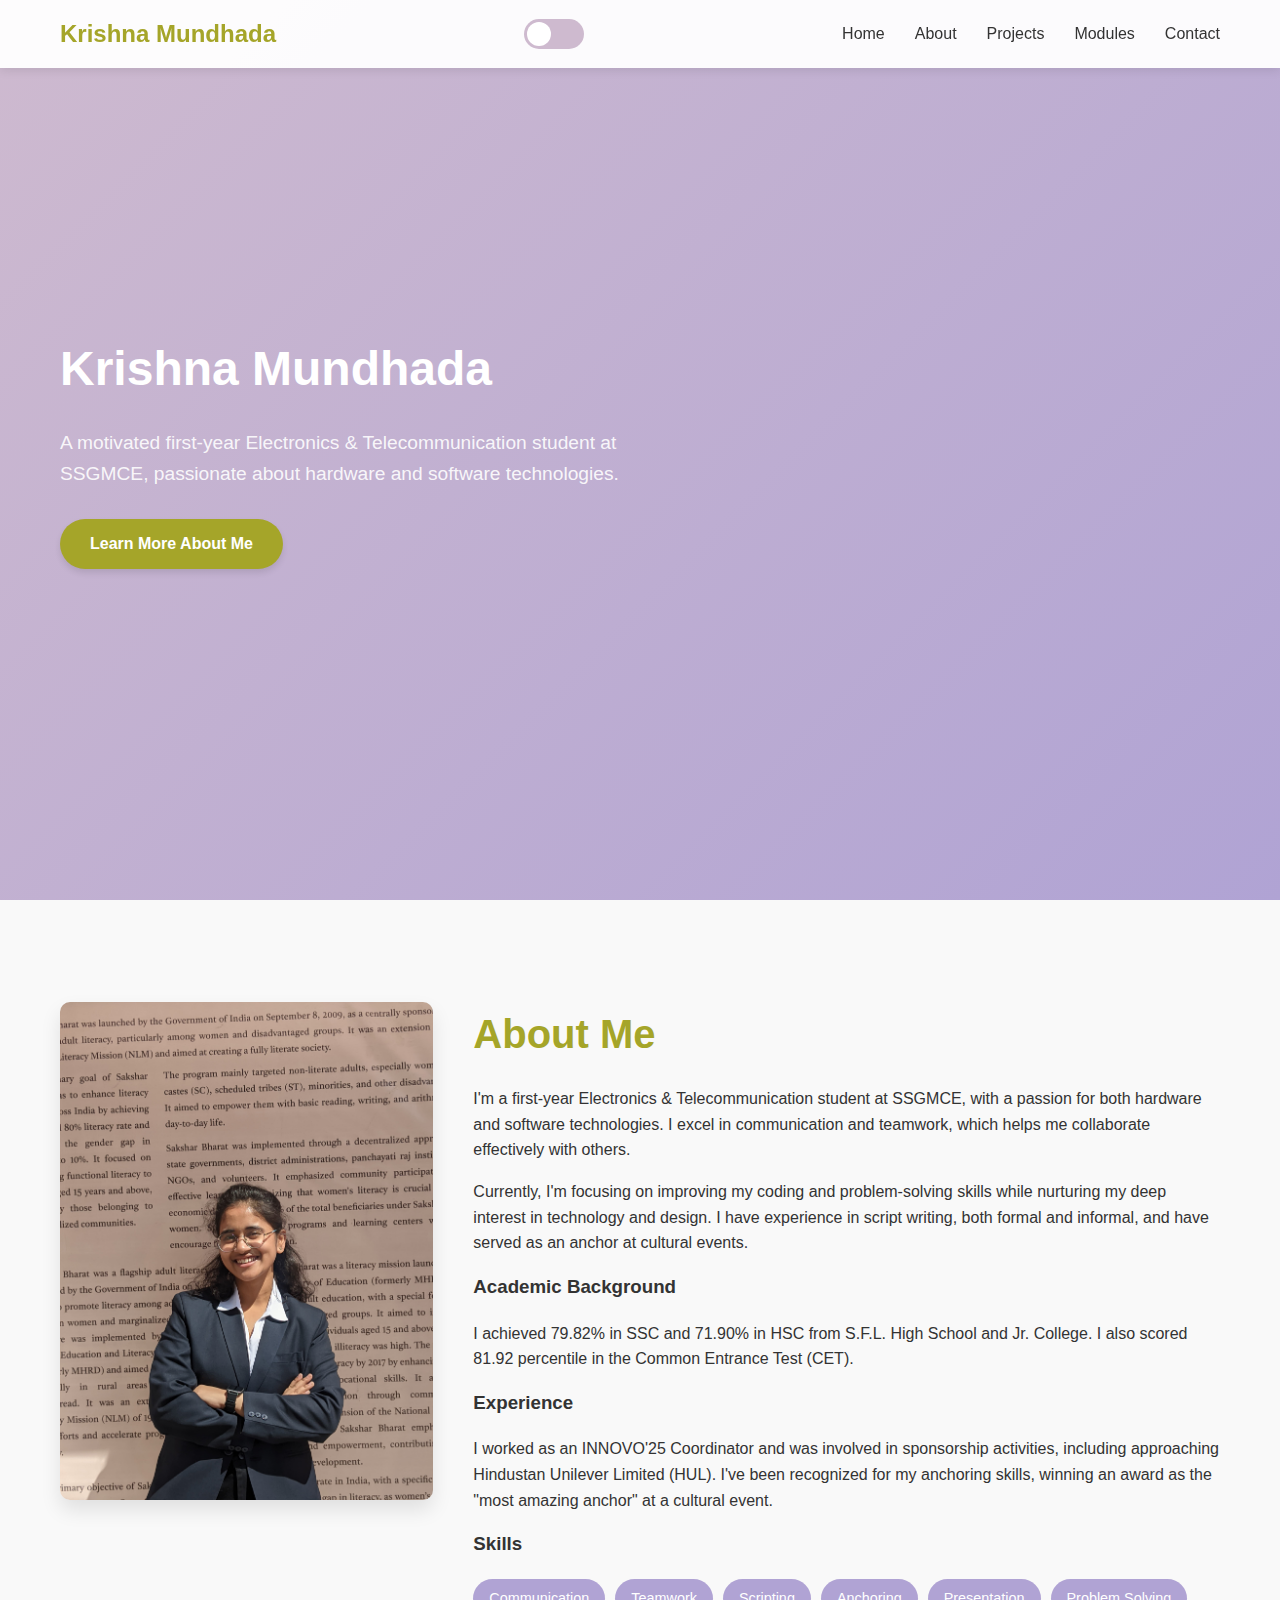
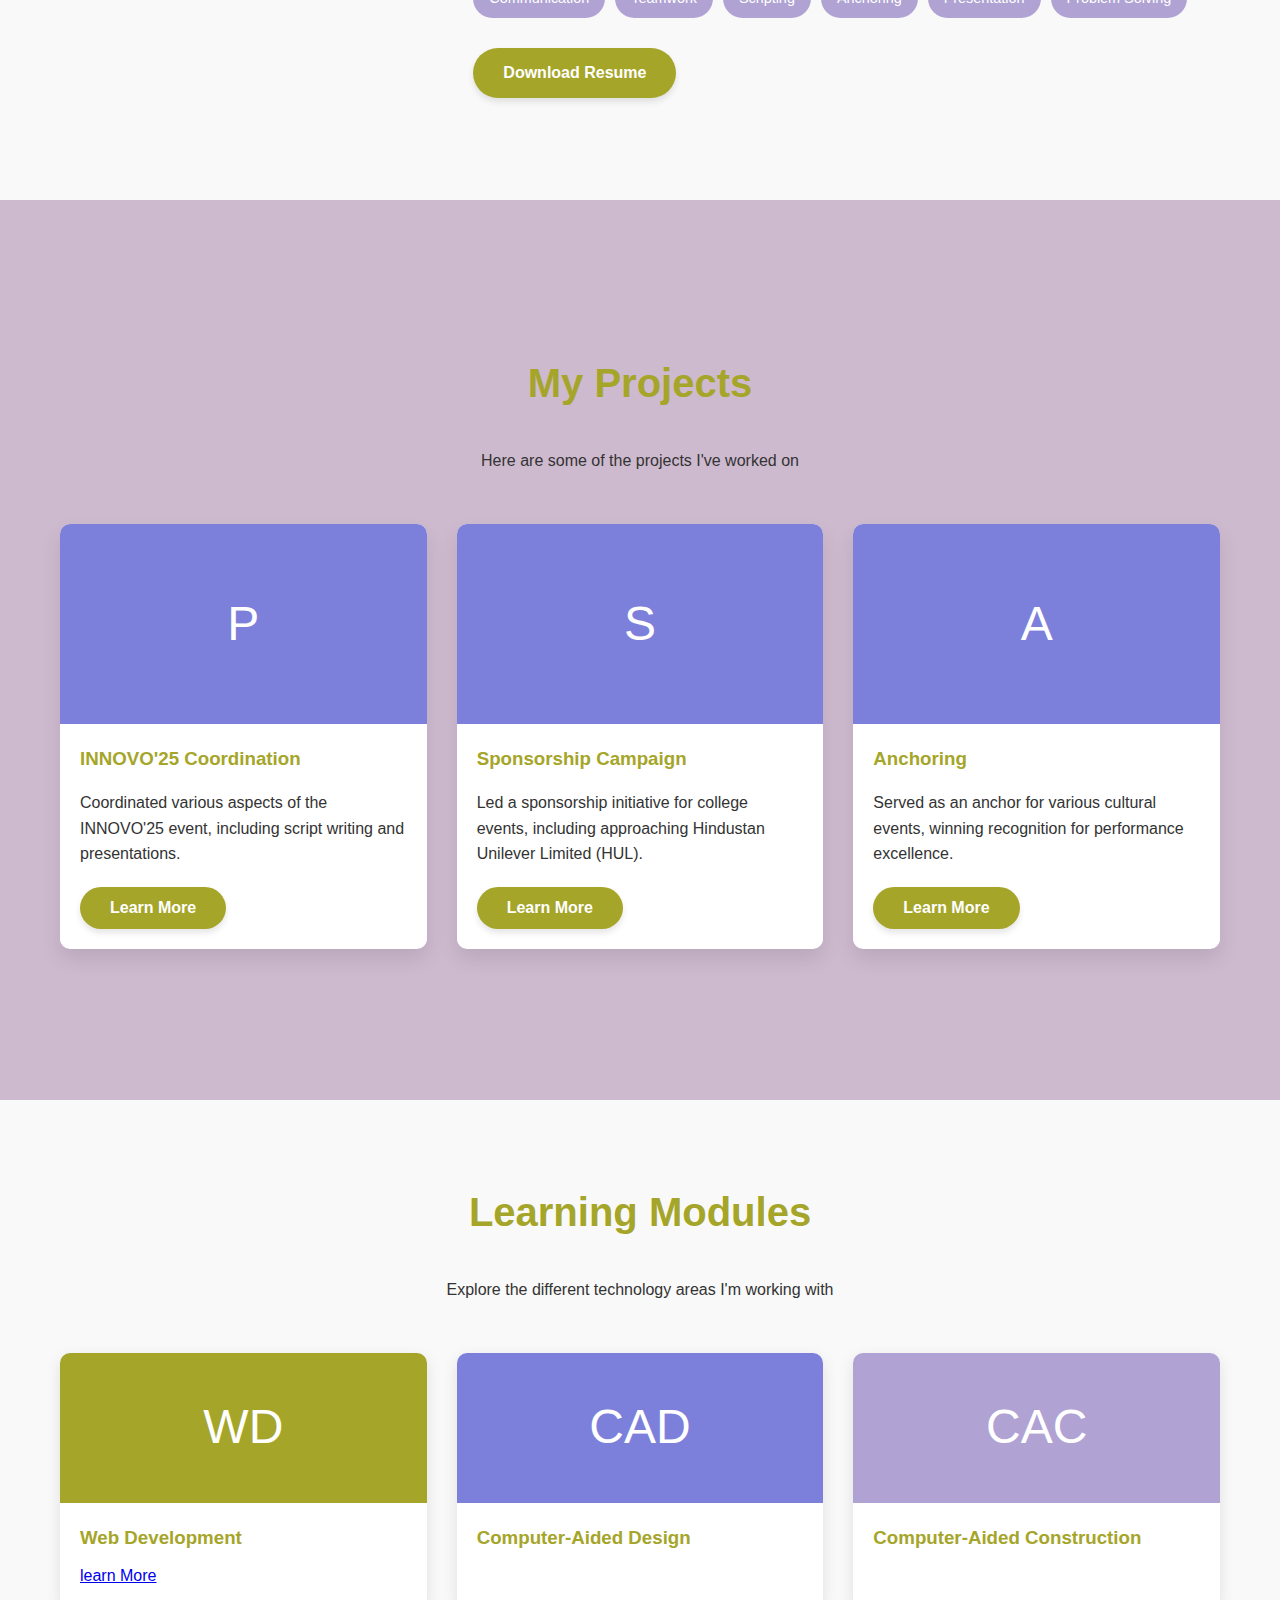
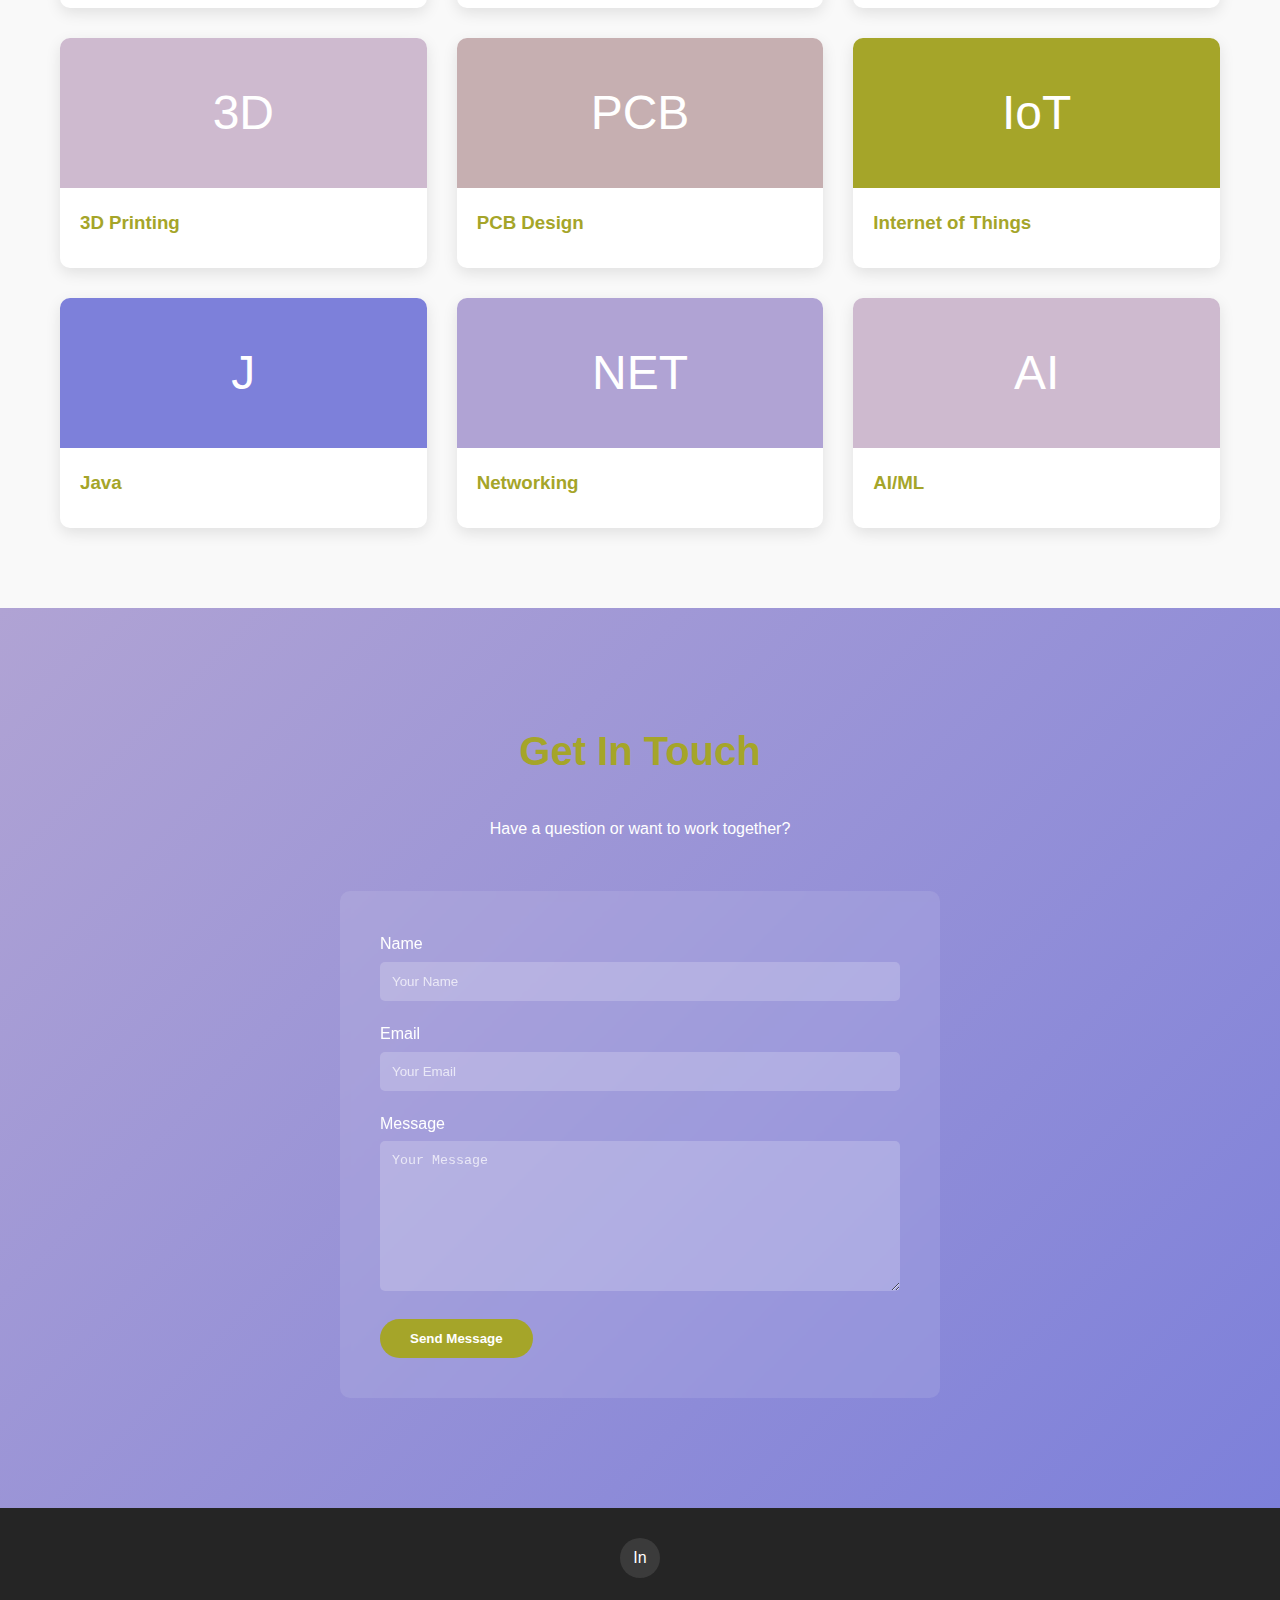
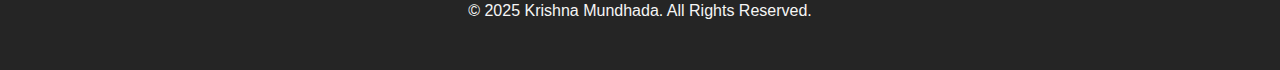
==== commit f6a120c9: "Add files via upload" ====
--- a/index.html
+++ b/index.html
@@ -1,136 +1,62 @@
 <!DOCTYPE html>
 <html lang="en">
-<head> <link rel="stylesheet" href="documentation.html">
+<head>
     <meta charset="UTF-8">
     <meta name="viewport" content="width=device-width, initial-scale=1.0">
     <title>Krishna Mundhada - Portfolio</title>
     <style>
-        /* Color Variables */
+        /* Base Styles */
         :root {
-            --primary: #A5A529;
-            --secondary: #7d80da;
-            --tertiary: #b0a3d4;
-            --quaternary: #cebacf;
-            --quinary: #C6AFB1;
-            --light: #f5f5f5;
-            --dark: #121212;
+            --color-primary: #A5A529;
+            --color-secondary: #7d80da;
+            --color-tertiary: #b0a3d4;
+            --color-quaternary: #cebacf;
+            --color-quinary: #C6AFB1;
+            --text-dark: #333;
             --text-light: #f5f5f5;
-            --text-dark: #333333;
+            --bg-light: #f9f9f9;
+            --bg-dark: #252525;
             --transition: all 0.3s ease;
         }
 
-        /* Dark Mode Variables */
-        .dark-mode {
-            --primary: #b3b33a;
-            --light: #121212;
-            --dark: #f5f5f5;
-            --text-light: #333333;
-            --text-dark: #f5f5f5;
-        }
-
-        /* Reset & Base Styles */
-        * {
+        body {
             margin: 0;
             padding: 0;
+            font-family: 'Segoe UI', Tahoma, Geneva, Verdana, sans-serif;
+            line-height: 1.6;
+            color: var(--text-dark);
+            background-color: var(--bg-light);
+            transition: var(--transition);
+            scroll-behavior: smooth;
+        }
+
+        body.dark-mode {
+            color: var(--text-light);
+            background-color: var(--bg-dark);
+        }
+
+        * {
             box-sizing: border-box;
-            font-family: 'Segoe UI', Tahoma, Geneva, Verdana, sans-serif;
-        }
-
-        html {
-            scroll-behavior: smooth;
-        }
-
-        body {
-            background-color: var(--light);
-            color: var(--text-dark);
-            line-height: 1.6;
-            transition: var(--transition);
-        }
-
-        h1, h2, h3, h4 {
+        }
+
+        h1, h2, h3, h4, h5, h6 {
+            margin-top: 0;
             font-weight: 600;
-            line-height: 1.2;
-            margin-bottom: 1rem;
-        }
-
-        p {
-            margin-bottom: 1rem;
-        }
-
-        a {
-            color: var(--primary);
-            text-decoration: none;
-            transition: var(--transition);
-        }
-
-        a:hover {
-            color: var(--secondary);
         }
 
         .container {
             width: 100%;
             max-width: 1200px;
             margin: 0 auto;
-            padding: 0 2rem;
+            padding: 0 20px;
         }
 
         section {
-            padding: 5rem 0;
-        }
-
-        .btn {
-            display: inline-block;
-            background-color: var(--primary);
-            color: white;
-            padding: 0.75rem 1.5rem;
-            border-radius: 4px;
-            text-transform: uppercase;
-            letter-spacing: 1px;
-            font-weight: 600;
-            font-size: 0.9rem;
-            border: none;
-            cursor: pointer;
-            transition: var(--transition);
-            box-shadow: 0 4px 6px rgba(0, 0, 0, 0.1);
-        }
-
-        .btn:hover {
-            background-color: var(--secondary);
-            transform: translateY(-2px);
-            box-shadow: 0 6px 8px rgba(0, 0, 0, 0.15);
-        }
-
-        .btn-outline {
-            background-color: transparent;
-            border: 2px solid var(--primary);
-            color: var(--primary);
-        }
-
-        .btn-outline:hover {
-            background-color: var(--primary);
-            color: white;
-        }
-
-        .text-center {
-            text-align: center;
-        }
-
-        .section-title {
-            position: relative;
-            display: inline-block;
-            font-size: 2.5rem;
-            margin-bottom: 3rem;
-            color: var(--primary);
-        }
-
-        .section-title::after {
-            content: '';
-            position: absolute;
-            bottom: -10px;
-            left: 0;
-            width: 100%;
-            height: 3px;
-            background: linear-gradient(to right, var(--primary), var(--secondary));
+            padding: 80px 0;
+            min-height: 100vh;
+            display: flex;
+            flex-direction: column;
+            justify-content: center;
         }
 
         /* Header & Navigation */
@@ -139,42 +65,56 @@
             top: 0;
             left: 0;
             width: 100%;
+            background-color: rgba(255, 255, 255, 0.95);
+            box-shadow: 0 2px 10px rgba(0, 0, 0, 0.1);
             z-index: 1000;
-            background-color: var(--light);
-            box-shadow: 0 2px 10px rgba(0, 0, 0, 0.1);
-            transition: var(--transition);
-        }
-
-        .nav-container {
+            transition: var(--transition);
+        }
+
+        body.dark-mode header {
+            background-color: rgba(37, 37, 37, 0.95);
+            box-shadow: 0 2px 10px rgba(0, 0, 0, 0.3);
+        }
+
+        nav {
             display: flex;
             justify-content: space-between;
             align-items: center;
-            padding: 1.5rem 2rem;
+            padding: 15px 0;
         }
 
         .logo {
             font-size: 1.5rem;
             font-weight: 700;
-            color: var(--primary);
-        }
-
-        .logo span {
-            color: var(--secondary);
+            color: var(--color-primary);
+            text-decoration: none;
         }
 
         .nav-links {
             display: flex;
             list-style: none;
+            margin: 0;
+            padding: 0;
         }
 
         .nav-links li {
-            margin-left: 2rem;
+            margin-left: 30px;
         }
 
         .nav-links a {
+            text-decoration: none;
+            color: var(--text-dark);
+            font-weight: 500;
             position: relative;
-            color: var(--text-dark);
-            font-weight: 600;
+            transition: var(--transition);
+        }
+
+        body.dark-mode .nav-links a {
+            color: var(--text-light);
+        }
+
+        .nav-links a:hover {
+            color: var(--color-secondary);
         }
 
         .nav-links a::after {
@@ -184,7 +124,7 @@
             left: 0;
             width: 0;
             height: 2px;
-            background-color: var(--primary);
+            background-color: var(--color-secondary);
             transition: var(--transition);
         }
 
@@ -192,357 +132,396 @@
             width: 100%;
         }
 
-        .hamburger, .mobile-menu {
-            display: none;
-        }
-
-        /* Dark Mode Toggle */
-        .dark-mode-toggle {
-            background: none;
-            border: none;
+        .toggle-container {
+            display: flex;
+            align-items: center;
+        }
+
+        .theme-toggle {
+            position: relative;
+            width: 60px;
+            height: 30px;
+            border-radius: 15px;
+            background-color: var(--color-quaternary);
             cursor: pointer;
-            margin-left: 1.5rem;
-            outline: none;
-            width: 50px;
-            height: 25px;
-            border-radius: 25px;
-            background-color: var(--quaternary);
-            position: relative;
-        }
-
-        .dark-mode-toggle::before {
+            margin-left: 20px;
+        }
+
+        .theme-toggle::after {
             content: '';
             position: absolute;
-            width: 21px;
+            top: 3px;
+            left: 3px;
+            width: 24px;
+            height: 24px;
+            border-radius: 50%;
+            background-color: white;
+            transition: var(--transition);
+        }
+
+        body.dark-mode .theme-toggle::after {
+            transform: translateX(30px);
+        }
+
+        .menu-toggle {
+            display: none;
+            flex-direction: column;
+            justify-content: space-between;
+            width: 30px;
             height: 21px;
-            background-color: var(--light);
-            border-radius: 50%;
-            top: 2px;
-            left: 2px;
-            transition: var(--transition);
-        }
-
-        body.dark-mode .dark-mode-toggle::before {
-            transform: translateX(25px);
-        }
-
-        /* Hero Section */
-        .hero {
+            cursor: pointer;
+        }
+
+        .menu-toggle span {
+            display: block;
+            height: 3px;
+            width: 100%;
+            background-color: var(--text-dark);
+            transition: var(--transition);
+        }
+
+        body.dark-mode .menu-toggle span {
+            background-color: var(--text-light);
+        }
+
+        /* Home Section */
+        #home {
+            position: relative;
             height: 100vh;
             display: flex;
             align-items: center;
-            background: linear-gradient(to right, rgba(206, 186, 207, 0.8), rgba(176, 163, 212, 0.8));
-            background-attachment: fixed;
-        }
-
-        .hero-content {
+            background: linear-gradient(135deg, var(--color-quaternary) 0%, var(--color-tertiary) 100%);
+            overflow: hidden;
+        }
+
+        .home-content {
+            position: relative;
+            z-index: 1;
             display: flex;
             flex-direction: column;
-            justify-content: center;
             align-items: flex-start;
-            max-width: 800px;
-        }
-
-        .hero-title {
-            font-size: 4rem;
-            margin-bottom: 1rem;
-            color: var(--dark);
-        }
-
-        .hero-subtitle {
-            font-size: 1.5rem;
-            margin-bottom: 2rem;
-            color: var(--dark);
-        }
-
-        .hero-img {
-            border-radius: 50%;
-            width: 250px;
-            height: 250px;
-            object-fit: cover;
-            border: 5px solid var(--light);
-            box-shadow: 0 10px 20px rgba(0, 0, 0, 0.2);
-            margin-bottom: 2rem;
-        }
-
-        /* About Section */
-        .about {
-            background-color: var(--light);
+        }
+
+        .home-text {
+            max-width: 600px;
+        }
+
+        .home-text h1 {
+            font-size: 3rem;
+            margin-bottom: 20px;
+            color: white;
+        }
+
+        .home-text p {
+            font-size: 1.2rem;
+            margin-bottom: 30px;
+            color: rgba(255, 255, 255, 0.9);
+        }
+
+        .btn {
+            display: inline-block;
+            padding: 12px 30px;
+            background-color: var(--color-primary);
+            color: white;
+            border: none;
+            border-radius: 30px;
+            font-size: 1rem;
+            font-weight: 600;
+            text-decoration: none;
+            cursor: pointer;
+            transition: var(--transition);
+            box-shadow: 0 4px 6px rgba(0, 0, 0, 0.1);
+        }
+
+        .btn:hover {
+            transform: translateY(-3px);
+            box-shadow: 0 6px 12px rgba(0, 0, 0, 0.15);
+            background-color: #8f8f23;
+        }
+
+        /* About Me Section */
+        #about {
+            background-color: var(--bg-light);
+            transition: var(--transition);
+        }
+
+        body.dark-mode #about {
+            background-color: var(--bg-dark);
         }
 
         .about-content {
-            display: grid;
-            grid-template-columns: 1fr 1fr;
-            gap: 4rem;
-            align-items: center;
-        }
-
-        .about-img img {
+            display: flex;
+            flex-wrap: wrap;
+            gap: 40px;
+        }
+
+        .about-image {
+            flex: 1;
+            min-width: 300px;
+        }
+
+        .about-image img {
             width: 100%;
-            border-radius: 8px;
+            border-radius: 10px;
             box-shadow: 0 10px 20px rgba(0, 0, 0, 0.1);
+            transition: var(--transition);
+        }
+
+        body.dark-mode .about-image img {
+            box-shadow: 0 10px 20px rgba(0, 0, 0, 0.3);
+        }
+
+        .about-text {
+            flex: 2;
+            min-width: 300px;
         }
 
         .about-text h2 {
             font-size: 2.5rem;
-            margin-bottom: 1.5rem;
-            color: var(--primary);
-        }
-
-        .skill-item {
-            margin-bottom: 1rem;
-        }
-
-        .skill-name {
-            display: flex;
-            justify-content: space-between;
-            margin-bottom: 0.5rem;
-            font-weight: 600;
-        }
-
-        .skill-bar {
-            height: 8px;
-            background-color: var(--quaternary);
-            border-radius: 4px;
-            overflow: hidden;
-        }
-
-        .skill-progress {
-            height: 100%;
-            background: linear-gradient(to right, var(--primary), var(--secondary));
-            border-radius: 4px;
-            animation: progressAnimation 1s ease-in-out;
-        }
-
-        @keyframes progressAnimation {
-            from { width: 0; }
+            margin-bottom: 20px;
+            color: var(--color-primary);
+        }
+
+        .skills-container {
+            display: flex;
+            flex-wrap: wrap;
+            gap: 10px;
+            margin-top: 20px;
+        }
+
+        .skill-tag {
+            padding: 8px 16px;
+            background-color: var(--color-tertiary);
+            color: white;
+            border-radius: 20px;
+            font-size: 0.9rem;
+        }
+
+        .resume-btn {
+            margin-top: 30px;
         }
 
         /* Projects Section */
-        .projects {
-            background-color: var(--light);
+        #projects {
+            background-color: var(--color-quaternary);
+            color: var(--text-dark);
+        }
+
+        .section-header {
+            text-align: center;
+            margin-bottom: 50px;
+        }
+
+        .section-header h2 {
+            font-size: 2.5rem;
+            color: var(--color-primary);
         }
 
         .projects-grid {
             display: grid;
             grid-template-columns: repeat(auto-fill, minmax(300px, 1fr));
-            gap: 2rem;
+            gap: 30px;
         }
 
         .project-card {
             background-color: white;
-            border-radius: 8px;
+            border-radius: 10px;
             overflow: hidden;
-            box-shadow: 0 6px 12px rgba(0, 0, 0, 0.1);
-            transition: var(--transition);
+            box-shadow: 0 10px 20px rgba(0, 0, 0, 0.1);
+            transition: var(--transition);
+        }
+
+        body.dark-mode .project-card {
+            background-color: #333;
+            box-shadow: 0 10px 20px rgba(0, 0, 0, 0.3);
         }
 
         .project-card:hover {
             transform: translateY(-10px);
-            box-shadow: 0 12px 24px rgba(0, 0, 0, 0.15);
+            box-shadow: 0 15px 30px rgba(0, 0, 0, 0.15);
         }
 
         .project-img {
-            width: 100%;
             height: 200px;
-            object-fit: cover;
+            background-color: var(--color-secondary);
+            display: flex;
+            align-items: center;
+            justify-content: center;
+            color: white;
+            font-size: 3rem;
         }
 
         .project-content {
-            padding: 1.5rem;
-        }
-
-        .project-title {
-            font-size: 1.5rem;
-            margin-bottom: 0.5rem;
-            color: var(--primary);
+            padding: 20px;
+        }
+
+        .project-content h3 {
+            margin-bottom: 10px;
+            color: var(--color-primary);
+        }
+
+        .project-content p {
+            margin-bottom: 20px;
         }
 
         /* Modules Section */
-        .modules {
-            background: linear-gradient(to right, rgba(198, 175, 177, 0.2), rgba(176, 163, 212, 0.2));
+        #modules {
+            background-color: var(--bg-light);
+            transition: var(--transition);
+        }
+
+        body.dark-mode #modules {
+            background-color: var(--bg-dark);
         }
 
         .modules-grid {
             display: grid;
-            grid-template-columns: repeat(auto-fill, minmax(250px, 1fr));
-            gap: 2rem;
+            grid-template-columns: repeat(auto-fill, minmax(300px, 1fr));
+            gap: 30px;
         }
 
         .module-card {
             background-color: white;
-            border-radius: 8px;
+            border-radius: 10px;
             overflow: hidden;
-            box-shadow: 0 6px 12px rgba(0, 0, 0, 0.1);
-            transition: var(--transition);
-            position: relative;
-            z-index: 1;
-            height: 300px;
-        }
-
-        .module-card::before {
-            content: '';
-            position: absolute;
-            top: 0;
-            left: 0;
-            width: 100%;
-            height: 100%;
-            background: linear-gradient(to bottom right, var(--secondary), var(--tertiary));
-            opacity: 0;
-            z-index: -1;
-            transition: var(--transition);
+            box-shadow: 0 5px 15px rgba(0, 0, 0, 0.1);
+            transition: var(--transition);
+            cursor: pointer;
+        }
+
+        body.dark-mode .module-card {
+            background-color: #333;
+            box-shadow: 0 5px 15px rgba(0, 0, 0, 0.3);
         }
 
         .module-card:hover {
-            transform: translateY(-10px);
-            box-shadow: 0 12px 24px rgba(0, 0, 0, 0.15);
-        }
-
-        .module-card:hover::before {
-            opacity: 1;
-        }
-
-        .module-card:hover .module-content {
-            color: white;
+            transform: translateY(-5px);
+            box-shadow: 0 10px 25px rgba(0, 0, 0, 0.15);
         }
 
         .module-icon {
-            margin: 2rem auto;
-            width: 80px;
-            height: 80px;
+            height: 150px;
             display: flex;
             align-items: center;
             justify-content: center;
-            background-color: var(--quaternary);
-            border-radius: 50%;
-            color: var(--primary);
-            font-size: 2.5rem;
-            transition: var(--transition);
-        }
-
-        .module-card:hover .module-icon {
-            background-color: white;
-        }
+            color: white;
+            font-size: 3rem;
+        }
+
+        .web-dev { background-color: var(--color-primary); }
+        .cad { background-color: var(--color-secondary); }
+        .cac { background-color: var(--color-tertiary); }
+        .printing { background-color: var(--color-quaternary); }
+        .pcb { background-color: var(--color-quinary); }
+        .iot { background-color: var(--color-primary); }
+        .java { background-color: var(--color-secondary); }
+        .networking { background-color: var(--color-tertiary); }
+        .ai-ml { background-color: var(--color-quaternary); }
 
         .module-content {
-            padding: 1.5rem;
-            text-align: center;
-            transition: var(--transition);
-        }
-
-        .module-title {
-            font-size: 1.5rem;
-            margin-bottom: 0.5rem;
+            padding: 20px;
+        }
+
+        .module-content h3 {
+            margin-bottom: 10px;
+            color: var(--color-primary);
+            transition: var(--transition);
+        }
+
+        body.dark-mode .module-content h3 {
+            color: var(--color-secondary);
         }
 
         .module-details {
             height: 0;
             overflow: hidden;
+            opacity: 0;
             transition: var(--transition);
         }
 
         .module-card.active .module-details {
             height: auto;
-            margin-top: 1rem;
+            opacity: 1;
+            margin-top: 15px;
         }
 
         /* Contact Section */
-        .contact {
-            background-color: var(--light);
-        }
-
-        .contact-container {
-            display: grid;
-            grid-template-columns: 1fr 1fr;
-            gap: 4rem;
-        }
-
-        .contact-info h2 {
-            font-size: 2.5rem;
-            margin-bottom: 1.5rem;
-            color: var(--primary);
-        }
-
-        .contact-info p {
-            margin-bottom: 2rem;
-        }
-
-        .contact-details {
-            margin-bottom: 2rem;
-        }
-
-        .contact-item {
-            display: flex;
-            align-items: center;
-            margin-bottom: 1rem;
-        }
-
-        .contact-icon {
-            margin-right: 1rem;
-            width: 40px;
-            height: 40px;
-            display: flex;
-            align-items: center;
-            justify-content: center;
-            background-color: var(--quaternary);
-            border-radius: 50%;
-            color: var(--primary);
+        #contact {
+            background: linear-gradient(135deg, var(--color-tertiary) 0%, var(--color-secondary) 100%);
+            color: white;
         }
 
         .contact-form {
-            background-color: white;
-            padding: 2rem;
-            border-radius: 8px;
-            box-shadow: 0 6px 12px rgba(0, 0, 0, 0.1);
+            max-width: 600px;
+            margin: 0 auto;
+            background-color: rgba(255, 255, 255, 0.1);
+            padding: 40px;
+            border-radius: 10px;
+            backdrop-filter: blur(5px);
         }
 
         .form-group {
-            margin-bottom: 1.5rem;
-        }
-
-        .form-label {
+            margin-bottom: 20px;
+        }
+
+        .form-group label {
             display: block;
-            margin-bottom: 0.5rem;
+            margin-bottom: 5px;
+            font-weight: 500;
+        }
+
+        .form-control {
+            width: 100%;
+            padding: 12px;
+            border: none;
+            border-radius: 5px;
+            background-color: rgba(255, 255, 255, 0.2);
+            color: white;
+            transition: var(--transition);
+        }
+
+        .form-control:focus {
+            outline: none;
+            background-color: rgba(255, 255, 255, 0.3);
+        }
+
+        .form-control::placeholder {
+            color: rgba(255, 255, 255, 0.7);
+        }
+
+        textarea.form-control {
+            min-height: 150px;
+            resize: vertical;
+        }
+
+        .submit-btn {
+            background-color: var(--color-primary);
+            border: none;
+            color: white;
+            padding: 12px 30px;
+            border-radius: 30px;
+            cursor: pointer;
             font-weight: 600;
-        }
-
-        .form-input, .form-textarea {
-            width: 100%;
-            padding: 0.75rem;
-            border: 1px solid #ddd;
-            border-radius: 4px;
-            font-size: 1rem;
-            transition: var(--transition);
-        }
-
-        .form-input:focus, .form-textarea:focus {
-            border-color: var(--secondary);
-            outline: none;
-            box-shadow: 0 0 0 2px rgba(125, 128, 218, 0.2);
-        }
-
-        .form-textarea {
-            resize: vertical;
-            min-height: 150px;
+            transition: var(--transition);
+        }
+
+        .submit-btn:hover {
+            background-color: #8f8f23;
+            transform: translateY(-3px);
         }
 
         /* Footer */
         footer {
-            background-color: var(--dark);
+            background-color: var(--bg-dark);
             color: var(--text-light);
-            padding: 3rem 0;
+            padding: 30px 0;
             text-align: center;
         }
 
-        .footer-content {
-            max-width: 800px;
-            margin: 0 auto;
-        }
-
         .social-links {
             display: flex;
             justify-content: center;
-            margin-top: 1.5rem;
+            margin-bottom: 20px;
         }
 
         .social-link {
@@ -554,110 +533,114 @@
             border-radius: 50%;
             background-color: rgba(255, 255, 255, 0.1);
             color: white;
-            margin: 0 0.5rem;
+            margin: 0 10px;
+            text-decoration: none;
             transition: var(--transition);
         }
 
         .social-link:hover {
-            background-color: var(--primary);
+            background-color: var(--color-secondary);
             transform: translateY(-3px);
         }
 
-        .footer-bottom {
-            margin-top: 2rem;
-            padding-top: 2rem;
-            border-top: 1px solid rgba(255, 255, 255, 0.1);
-        }
-
-        /* Responsive Styles */
-        @media (max-width: 992px) {
-            .section-title {
+        /* Media Queries */
+        @media (max-width: 768px) {
+            section {
+                padding: 60px 0;
+            }
+
+            .home-text h1 {
+                font-size: 2.5rem;
+            }
+
+            .nav-links {
+                position: absolute;
+                top: 100%;
+                left: 0;
+                right: 0;
+                background-color: white;
+                flex-direction: column;
+                align-items: center;
+                height: 0;
+                overflow: hidden;
+                transition: var(--transition);
+                box-shadow: 0 5px 10px rgba(0, 0, 0, 0.1);
+            }
+
+            body.dark-mode .nav-links {
+                background-color: var(--bg-dark);
+                box-shadow: 0 5px 10px rgba(0, 0, 0, 0.3);
+            }
+
+            .nav-links.active {
+                height: 300px;
+                padding: 20px 0;
+            }
+
+            .nav-links li {
+                margin: 15px 0;
+            }
+
+            .menu-toggle {
+                display: flex;
+            }
+
+            .menu-toggle.active span:nth-child(1) {
+                transform: translateY(9px) rotate(45deg);
+            }
+
+            .menu-toggle.active span:nth-child(2) {
+                opacity: 0;
+            }
+
+            .menu-toggle.active span:nth-child(3) {
+                transform: translateY(-9px) rotate(-45deg);
+            }
+        }
+
+        @media (max-width: 480px) {
+            .home-text h1 {
                 font-size: 2rem;
             }
-            
-            .hero-title {
-                font-size: 3rem;
-            }
-            
-            .hero-subtitle {
-                font-size: 1.2rem;
-            }
-            
-            .about-content, .contact-container {
-                grid-template-columns: 1fr;
-                gap: 2rem;
-            }
-        }
-
-        @media (max-width: 768px) {
-            .nav-links, .dark-mode-toggle {
-                display: none;
-            }
-            
-            .hamburger {
-                display: block;
-                cursor: pointer;
-                font-size: 1.5rem;
-                color: var(--text-dark);
-            }
-            
-            .mobile-menu {
-                display: block;
-                position: fixed;
-                top: 80px;
-                left: 0;
-                width: 100%;
-                background-color: var(--light);
-                padding: 1rem 0;
-                box-shadow: 0 2px 10px rgba(0, 0, 0, 0.1);
-                transform: translateY(-100%);
-                opacity: 0;
-                transition: var(--transition);
-                z-index: 999;
-            }
-            
-            .mobile-menu.active {
-                transform: translateY(0);
-                opacity: 1;
-            }
-            
-            .mobile-menu ul {
-                list-style: none;
-            }
-            
-            .mobile-menu li {
-                padding: 1rem 2rem;
-                text-align: center;
-            }
-            
-            .hero-content {
-                align-items: center;
-                text-align: center;
-            }
-        }
-
-        @media (max-width: 480px) {
-            .hero-title {
+
+            .section-header h2 {
                 font-size: 2rem;
             }
-            
-            .section-title {
-                font-size: 1.8rem;
-            }
-            
-            .btn {
-                padding: 0.5rem 1rem;
-                font-size: 0.8rem;
-            }
-        }
+
+            .contact-form {
+                padding: 20px;
+            }
+        }
+
+        /* Animations */
+        @keyframes fadeIn {
+            from { opacity: 0; transform: translateY(20px); }
+            to { opacity: 1; transform: translateY(0); }
+        }
+
+        .fade-in {
+            animation: fadeIn 0.8s ease forwards;
+        }
+
+        .delay-1 { animation-delay: 0.2s; }
+        .delay-2 { animation-delay: 0.4s; }
+        .delay-3 { animation-delay: 0.6s; }
     </style>
 </head>
 <body>
     <!-- Header & Navigation -->
     <header>
-        <div class="nav-container">
-            <a href="#" class="logo">Krishna<span>Mundhada</span></a>
+        <div class="container">
             <nav>
+                <a href="#home" class="logo">Krishna Mundhada</a>
+                <div class="toggle-container">
+                    <div class="menu-toggle">
+                        <span></span>
+                        <span></span>
+                        <span></span>
+                    </div>
+                    <div class="theme-toggle"></div>
+                </div>
                 <ul class="nav-links">
                     <li><a href="#home">Home</a></li>
                     <li><a href="#about">About</a></li>
@@ -665,139 +648,83 @@
                     <li><a href="#modules">Modules</a></li>
                     <li><a href="#contact">Contact</a></li>
                 </ul>
-                <button class="dark-mode-toggle" aria-label="Toggle dark mode"></button>
             </nav>
-            <div class="hamburger">☰</div>
-        </div>
-        <div class="mobile-menu">
-            <ul>
-                <li><a href="#home">Home</a></li>
-                <li><a href="#about">About</a></li>
-                <li><a href="#projects">Projects</a></li>
-                <li><a href="#modules">Modules</a></li>
-                <li><a href="#contact">Contact</a></li>
-                <li><button class="dark-mode-toggle" aria-label="Toggle dark mode"></button></li>
-            </ul>
         </div>
     </header>
 
-    <!-- Hero Section -->
-    <section id="home" class="hero">
+    <!-- Home Section -->
+    <section id="home">
         <div class="container">
-            <div class="hero-content">
-                <img src="./my photo.jpg" alt="Krishna Mundhada" class="hero-img">
-                <h1 class="hero-title">Krishna Mundhada</h1>
-                <h2 class="hero-subtitle">Electronics & Telecommunication Engineering Student</h2>
-                <p>A motivated first-year student at SSGMCE, passionate about hardware and software technology with excellent communication and teamwork skills.</p>
-                <div>
-                    <a href="#about" class="btn">Learn More</a>
-                    <a href="#contact" class="btn btn-outline">Get In Touch</a>
+            <div class="home-content">
+                <div class="home-text fade-in">
+                    <h1>Krishna Mundhada</h1>
+                    <p>A motivated first-year Electronics & Telecommunication student at SSGMCE, passionate about hardware and software technologies.</p>
+                    <a href="#about" class="btn">Learn More About Me</a>
                 </div>
             </div>
         </div>
     </section>
 
-    <!-- About Section -->
-    <section id="about" class="about">
+    <!-- About Me Section -->
+    <section id="about">
         <div class="container">
-            <h2 class="section-title text-center">About Me</h2>
             <div class="about-content">
-                <div class="about-img">
-                    <img src="./my photo.jpg" alt="About Krishna Mundhada">
-                </div>
-                <div class="about-text">
-                    <h2>My Background</h2>
-                    <p>I am a first-year Electronics & Telecommunication Engineering student at SSGMCE, with a passion for both hardware and software technology. I have worked as an INNOVO'25 Coordinator and have experience in script writing, anchoring, and sponsorship acquisition.</p>
-                    <p>I thrive in collaborative environments and am currently focusing on developing my coding and problem-solving skills. I'm deeply interested in technology and design, and always eager to learn and grow in these areas.</p>
-                    
-                    <h3>Education</h3>
-                    <p>
-                        <strong>SSGMCE</strong> - Electronics & Telecommunication Engineering<br>
-                        <strong>S.F.L. High School and Jr. College</strong> - HSC (71.90%)<br>
-                        <strong>S.F.L. High School and Jr. College</strong> - SSC (79.82%)<br>
-                        <strong>Common Entrance Test (CET)</strong> - 81.92 percentile
-                    </p>
-                    
-                    <h3>My Skills</h3>
-                    <div class="skill-item">
-                        <div class="skill-name">
-                            <span>Communication</span>
-                            <span>90%</span>
-                        </div>
-                        <div class="skill-bar">
-                            <div class="skill-progress" style="width: 90%"></div>
-                        </div>
-                    </div>
-                    <div class="skill-item">
-                        <div class="skill-name">
-                            <span>Teamwork</span>
-                            <span>85%</span>
-                        </div>
-                        <div class="skill-bar">
-                            <div class="skill-progress" style="width: 85%"></div>
-                        </div>
-                    </div>
-                    <div class="skill-item">
-                        <div class="skill-name">
-                            <span>Script Writing</span>
-                            <span>80%</span>
-                        </div>
-                        <div class="skill-bar">
-                            <div class="skill-progress" style="width: 80%"></div>
-                        </div>
-                    </div>
-                    <div class="skill-item">
-                        <div class="skill-name">
-                            <span>Presentation</span>
-                            <span>75%</span>
-                        </div>
-                        <div class="skill-bar">
-                            <div class="skill-progress" style="width: 75%"></div>
-                        </div>
-                    </div>
-                    <div class="skill-item">
-                        <div class="skill-name">
-                            <span>Coding (in progress)</span>
-                            <span>60%</span>
-                        </div>
-                        <div class="skill-bar">
-                            <div class="skill-progress" style="width: 60%"></div>
-                        </div>
-                    </div>
-                    
-                    <a href="#" class="btn" download>Download Resume</a>
+                <div class="about-image fade-in delay-1">
+                    <img src="./my photo.jpg" alt="Krishna Mundhada">
+                </div>
+                <div class="about-text fade-in delay-2">
+                    <h2>About Me</h2>
+                    <p>I'm a first-year Electronics & Telecommunication student at SSGMCE, with a passion for both hardware and software technologies. I excel in communication and teamwork, which helps me collaborate effectively with others.</p>
+                    <p>Currently, I'm focusing on improving my coding and problem-solving skills while nurturing my deep interest in technology and design. I have experience in script writing, both formal and informal, and have served as an anchor at cultural events.</p>
+                    <h3>Academic Background</h3>
+                    <p>I achieved 79.82% in SSC and 71.90% in HSC from S.F.L. High School and Jr. College. I also scored 81.92 percentile in the Common Entrance Test (CET).</p>
+                    <h3>Experience</h3>
+                    <p>I worked as an INNOVO'25 Coordinator and was involved in sponsorship activities, including approaching Hindustan Unilever Limited (HUL). I've been recognized for my anchoring skills, winning an award as the "most amazing anchor" at a cultural event.</p>
+                    <h3>Skills</h3>
+                    <div class="skills-container">
+                        <span class="skill-tag">Communication</span>
+                        <span class="skill-tag">Teamwork</span>
+                        <span class="skill-tag">Scripting</span>
+                        <span class="skill-tag">Anchoring</span>
+                        <span class="skill-tag">Presentation</span>
+                        <span class="skill-tag">Problem Solving</span>
+                    </div>
+                    <a href="./resume.pdf" class="btn resume-btn">Download Resume</a>
                 </div>
             </div>
         </div>
     </section>
 
     <!-- Projects Section -->
-    <section id="projects" class="projects">
+    <section id="projects">
         <div class="container">
-            <h2 class="section-title text-center">My Projects</h2>
+            <div class="section-header fade-in">
+                <h2>My Projects</h2>
+                <p>Here are some of the projects I've worked on</p>
+            </div>
             <div class="projects-grid">
-                <div class="project-card">
-                    <img src="./team work.jpeg" alt="INNOVO'25" class="project-img">
+                <div class="project-card fade-in delay-1">
+                    <div class="project-img">P</div>
                     <div class="project-content">
-                        <h3 class="project-title">INNOVO'25 Coordination</h3>
-                        <p>Served as a coordinator for INNOVO'25 event, handling script writing, communication, and presentation aspects.</p>
-                        <a href="#" class="btn btn-outline">Learn More</a>
-                    </div>
-                </div>
-                <div class="project-card">
-                    <img src="./presentation.jpeg" alt="Sponsorship" class="project-img">
+                        <h3>INNOVO'25 Coordination</h3>
+                        <p>Coordinated various aspects of the INNOVO'25 event, including script writing and presentations.</p>
+                        <button class="btn">Learn More</button>
+                    </div>
+                </div>
+                <div class="project-card fade-in delay-2">
+                    <div class="project-img">S</div>
                     <div class="project-content">
-                        <h3 class="project-title">HUL Sponsorship</h3>
-                        <p>Successfully approached Hindustan Unilever Limited (HUL) for event sponsorship in February 2025.</p>
-                        <a href="#" class="btn btn-outline">Learn More</a>
-                    </div>
-                </div>
-                <div class="project-card">
-                    <img src="./anchor.jpeg" alt="Anchoring" class="project-img">
+                        <h3>Sponsorship Campaign</h3>
+                        <p>Led a sponsorship initiative for college events, including approaching Hindustan Unilever Limited (HUL).</p>
+                        <button class="btn">Learn More</button>
+                    </div>
+                </div>
+                <div class="project-card fade-in delay-3">
+                    <div class="project-img">A</div>
                     <div class="project-content">
-                        <h3 class="project-title">Event Anchoring</h3>
-                        <p>Award-winning anchor at cultural events, recognized for exceptional presentation skills.</p>
-                        <a href="#" class="btn btn-outline">Learn More</a>
+                        <h3>Anchoring</h3>
+                        <p>Served as an anchor for various cultural events, winning recognition for performance excellence.</p>
+                        <button class="btn">Learn More</button>
                     </div>
                 </div>
             </div>
@@ -805,161 +732,186 @@
     </section>
 
     <!-- Modules Section -->
-    <section id="modules" class="modules">
+    <section id="modules">
         <div class="container">
-            <h2 class="section-title text-center">Learning Modules</h2>
+            <div class="section-header fade-in">
+                <h2>Learning Modules</h2>
+                <p>Explore the different technology areas I'm working with</p>
+            </div>
             <div class="modules-grid">
-                <div class="module-card">
-                    <div class="module-icon">
-                        <svg width="40" height="40" viewBox="0 0 24 24" fill="none" stroke="currentColor" stroke-width="2" stroke-linecap="round" stroke-linejoin="round">
-                            <path d="M18 10h-4v4h4v-4z"></path>
-                            <circle cx="12" cy="12" r="10"></circle>
-                            <path d="M8 14l2-2 2 2"></path>
-                        </svg>
-                    </div>
+                <div class="module-card fade-in delay-1">
+                    <div class="module-icon web-dev">WD</div>
                     <div class="module-content">
-                        <h3 class="module-title">Web Development</h3>
-                        <p>HTML, CSS, JavaScript and responsive design fundamentals.</p>
+                        <h3>Web Development</h3>
                         <div class="module-details">
-                            <p>Learning front-end technologies, responsive design principles, and basic interactions to create modern web applications.</p>
-                            <a href=""></a>
+                            <p>Exploring the fundamentals of web development, including HTML, CSS, and JavaScript to create responsive and interactive websites.</p>
                         </div>
-                    </div>
-                </div>
-                <div class="module-card">
-                    <div class="module-icon">
-                        <svg width="40" height="40" viewBox="0 0 24 24" fill="none" stroke="currentColor" stroke-width="2" stroke-linecap="round" stroke-linejoin="round">
-                            <path d="M2 3h6a4 4 0 0 1 4 4v14a3 3 0 0 0-3-3H2z"></path>
-                            <path d="M22 3h-6a4 4 0 0 0-4 4v14a3 3 0 0 1 3-3h7z"></path>
-                        </svg>
-                    </div>
+                        <a href="./documentation.html">learn More </a>
+                    </div>
+                </div>
+                <div class="module-card fade-in delay-1">
+                    <div class="module-icon cad">CAD</div>
                     <div class="module-content">
-                        <h3 class="module-title">CAD</h3>
-                        <p>Computer-Aided Design for technical drawings and 3D modeling.</p>
+                        <h3>Computer-Aided Design</h3>
                         <div class="module-details">
-                            <p>Developing skills in creating precise technical drawings and 3D models using industry-standard CAD software.</p>
+                            <p>Learning to use CAD tools to create detailed technical drawings and 3D models for various engineering applications.</p>
                         </div>
                     </div>
                 </div>
-                <div class="module-card">
-                    <div class="module-icon">
-                        <svg width="40" height="40" viewBox="0 0 24 24" fill="none" stroke="currentColor" stroke-width="2" stroke-linecap="round" stroke-linejoin="round">
-                            <rect x="3" y="3" width="18" height="18" rx="2" ry="2"></rect>
-                            <path d="M9 17V7l7 5-7 5z"></path>
-                        </svg>
-                    </div>
+                <div class="module-card fade-in delay-1">
+                    <div class="module-icon cac">CAC</div>
                     <div class="module-content">
-                        <h3 class="module-title">CAC</h3>
-                        <p>Computer-Aided Circuit design and simulation.</p>
+                        <h3>Computer-Aided Construction</h3>
                         <div class="module-details">
-                            <p>Learning to design and simulate electronic circuits using specialized software tools for accurate analysis.</p>
+                            <p>Studying how to apply computational tools to improve construction planning, design, and execution processes.</p>
                         </div>
                     </div>
                 </div>
-                <div class="module-card">
-                    <div class="module-icon">
-                        <svg width="40" height="40" viewBox="0 0 24 24" fill="none" stroke="currentColor" stroke-width="2" stroke-linecap="round" stroke-linejoin="round">
-                            <path d="M6 9h12v10a2 2 0 0 1-2 2H8a2 2 0 0 1-2-2V9z"></path>
-                            <path d="M6 9V5a2 2 0 0 1 2-2h8a2 2 0 0 1 2 2v4"></path>
-                            <path d="M9 21v1M15 21v1"></path>
-                        </svg>
-                    </div>
+                <div class="module-card fade-in delay-2">
+                    <div class="module-icon printing">3D</div>
                     <div class="module-content">
-                        <h3 class="module-title">3D Printing</h3>
-                        <p>Additive manufacturing techniques and applications.</p>
+                        <h3>3D Printing</h3>
                         <div class="module-details">
-                            <p>Exploring the process of creating three-dimensional objects from digital files using additive manufacturing techniques.</p>
+                            <p>Discovering the world of additive manufacturing and how to design, prepare, and print 3D models for prototyping and production.</p>
                         </div>
                     </div>
                 </div>
-                <div class="module-card">
-                    <div class="module-icon">
-                        <svg width="40" height="40" viewBox="0 0 24 24" fill="none" stroke="currentColor" stroke-width="2" stroke-linecap="round" stroke-linejoin="round">
-                            <rect x="2" y="2" width="20" height="20" rx="2.18" ry="2.18"></rect>
-                            <line x1="7" y1="2" x2="7" y2="22"></line>
-                            <line x1="17" y1="2" x2="17" y2="22"></line>
-                            <line x1="2" y1="12" x2="22" y2="12"></line>
-                            <line x1="2" y1="7" x2="7" y2="7"></line>
-                            <line x1="2" y1="17" x2="7" y2="17"></line>
-                            <line x1="17" y1="17" x2="22" y2="17"></line>
-                            <line x1="17" y1="7" x2="22" y2="7"></line>
-                        </svg>
-                    </div>
+                <div class="module-card fade-in delay-2">
+                    <div class="module-icon pcb">PCB</div>
                     <div class="module-content">
-                        <h3 class="module-title">PCB Design</h3>
+                        <h3>PCB Design</h3>
+                        <div class="module-details">
+                            <p>Learning to design printed circuit boards for electronic devices, from schematic capture to production-ready layouts.</p>
                         </div>
-
-
- <!-- Contact Section -->
-<section id="contact" class="contact">
-    <div class="container">
-        <h2 class="section-title text-center">Get In Touch</h2>
-        <div class="contact-container">
-            <div class="contact-info">
-                <h2>Let's Connect</h2>
-                <p>Feel free to reach out to me for any opportunities, collaborations, or just to say hello!</p>
-                
-                <div class="contact-details">
-                    <div class="contact-item">
-                        <div class="contact-icon">
-                            <svg width="20" height="20" viewBox="0 0 24 24" fill="none" stroke="currentColor" stroke-width="2" stroke-linecap="round" stroke-linejoin="round">
-                                <path d="M22 16.92v3a2 2 0 0 1-2.18 2 19.79 19.79 0 0 1-8.63-3.07 19.5 19.5 0 0 1-6-6 19.79 19.79 0 0 1-3.07-8.67A2 2 0 0 1 4.11 2h3a2 2 0 0 1 2 1.72 12.84 12.84 0 0 0 .7 2.81 2 2 0 0 1-.45 2.11L8.09 9.91a16 16 0 0 0 6 6l1.27-1.27a2 2 0 0 1 2.11-.45 12.84 12.84 0 0 0 2.81.7A2 2 0 0 1 22 16.92z"></path>
-                            </svg>
+                    </div>
+                </div>
+                <div class="module-card fade-in delay-2">
+                    <div class="module-icon iot">IoT</div>
+                    <div class="module-content">
+                        <h3>Internet of Things</h3>
+                        <div class="module-details">
+                            <p>Exploring connected systems that bridge the physical and digital worlds through sensors, microcontrollers, and cloud platforms.</p>
                         </div>
-                        <span>Phone Number Available on Request</span>
-                    </div>
-                    <div class="contact-item">
-                        <div class="contact-icon">
-                            <svg width="20" height="20" viewBox="0 0 24 24" fill="none" stroke="currentColor" stroke-width="2" stroke-linecap="round" stroke-linejoin="round">
-                                <path d="M4 4h16c1.1 0 2 .9 2 2v12c0 1.1-.9 2-2 2H4c-1.1 0-2-.9-2-2V6c0-1.1.9-2 2-2z"></path>
-                                <polyline points="22,6 12,13 2,6"></polyline>
-                            </svg>
+                    </div>
+                </div>
+                <div class="module-card fade-in delay-3">
+                    <div class="module-icon java">J</div>
+                    <div class="module-content">
+                        <h3>Java</h3>
+                        <div class="module-details">
+                            <p>Developing programming skills in Java to create cross-platform applications with object-oriented design principles.</p>
                         </div>
-                        <span>mundhadakrishna9@gmail.com</span>
-                    </div>
-                    <div class="contact-item">
-                        <div class="contact-icon">
-                            <svg width="20" height="20" viewBox="0 0 24 24" fill="none" stroke="currentColor" stroke-width="2" stroke-linecap="round" stroke-linejoin="round">
-                                <path d="M21 10c0 7-9 13-9 13s-9-6-9-13a9 9 0 0 1 18 0z"></path>
-                                <circle cx="12" cy="10" r="3"></circle>
-                            </svg>
+                    </div>
+                </div>
+                <div class="module-card fade-in delay-3">
+                    <div class="module-icon networking">NET</div>
+                    <div class="module-content">
+                        <h3>Networking</h3>
+                        <div class="module-details">
+                            <p>Studying computer networks, protocols, and infrastructure to understand how data communication systems function.</p>
                         </div>
-                        <span>Gandhi Chowk, Dhamangaon Rly, Amravati, Maharashtra</span>
-                    </div>
-                    <div class="contact-item">
-                        <div class="contact-icon">
-                            <svg width="20" height="20" viewBox="0 0 24 24" fill="none" stroke="currentColor" stroke-width="2" stroke-linecap="round" stroke-linejoin="round">
-                                <path d="M16 8a6 6 0 0 1 6 6v7h-4v-7a2 2 0 0 0-2-2 2 2 0 0 0-2 2v7h-4v-7a6 6 0 0 1 6-6z"></path>
-                                <rect x="2" y="9" width="4" height="12"></rect>
-                                <circle cx="4" cy="4" r="2"></circle>
-                            </svg>
+                    </div>
+                </div>
+                <div class="module-card fade-in delay-3">
+                    <div class="module-icon ai-ml">AI</div>
+                    <div class="module-content">
+                        <h3>AI/ML</h3>
+                        <div class="module-details">
+                            <p>Learning about artificial intelligence and machine learning algorithms, models, and applications across various domains.</p>
                         </div>
-                        <a href="https://www.linkedin.com/in/krishna-mundhada-8ab638350" target="_blank">LinkedIn Profile</a>
                     </div>
                 </div>
             </div>
-            
-            <div class="contact-form">
+        </div>
+    </section>
+
+    <!-- Contact Section -->
+    <section id="contact">
+        <div class="container">
+            <div class="section-header fade-in">
+                <h2>Get In Touch</h2>
+                <p>Have a question or want to work together?</p>
+            </div>
+            <div class="contact-form fade-in delay-1">
                 <form id="contactForm">
                     <div class="form-group">
-                        <label for="name" class="form-label">Your Name</label>
-                        <input type="text" id="name" class="form-input" required>
+                        <label for="name">Name</label>
+                        <input type="text" id="name" class="form-control" placeholder="Your Name" required>
                     </div>
                     <div class="form-group">
-                        <label for="email" class="form-label">Your Email</label>
-                        <input type="email" id="email" class="form-input" required>
+                        <label for="email">Email</label>
+                        <input type="email" id="email" class="form-control" placeholder="Your Email" required>
                     </div>
                     <div class="form-group">
-                        <label for="subject" class="form-label">Subject</label>
-                        <input type="text" id="subject" class="form-input">
-                    </div>
-                    <div class="form-group">
-                        <label for="message" class="form-label">Your Message</label>
-                        <textarea id="message" class="form-textarea" required></textarea>
-                    </div>
-                    <button type="submit" class="btn">Send Message</button>
+                        <label for="message">Message</label>
+                        <textarea id="message" class="form-control" placeholder="Your Message" required></textarea>
+                    </div>
+                    <button type="submit" class="submit-btn">Send Message</button>
                 </form>
             </div>
         </div>
-    </div>
-</section>
+    </section>
+
+    <!-- Footer -->
+    <footer>
+        <div class="container">
+            <div class="social-links">
+                <a href="https://www.linkedin.com/in/krishna-mundhada-8ab638350" class="social-link" target="_blank">In</a>
+            </div>
+            <p>&copy; 2025 Krishna Mundhada. All Rights Reserved.</p>
+        </div>
+    </footer>
+
+    <script>
+        // DOM Elements
+        const header = document.querySelector('header');
+        const menuToggle = document.querySelector('.menu-toggle');
+        const navLinks = document.querySelector('.nav-links');
+        const themeToggle = document.querySelector('.theme-toggle');
+        const moduleCards = document.querySelectorAll('.module-card');
+        const contactForm = document.getElementById('contactForm');
+
+        // Smooth Scrolling
+        document.querySelectorAll('a[href^="#"]').forEach(anchor => {
+            anchor.addEventListener('click', function(e) {
+                e.preventDefault();
+                const target = document.querySelector(this.getAttribute('href'));
+                window.scrollTo({
+                    top: target.offsetTop - 70,
+                    behavior: 'smooth'
+                });
+                
+                // Close mobile menu if open
+                if (navLinks.classList.contains('active')) {
+                    navLinks.classList.remove('active');
+                    menuToggle.classList.remove('active');
+                }
+            });
+        });
+
+        // Mobile Menu Toggle
+        menuToggle.addEventListener('click', () => {
+            menuToggle.classList.toggle('active');
+            navLinks.classList.toggle('active');
+        });
+
+        // Dark Mode Toggle
+        themeToggle.addEventListener('click', () => {
+            document.body.classList.toggle('dark-mode');
+            localStorage.setItem('theme', document.body.classList.contains('dark-mode') ? 'dark' : 'light');
+        });
+
+        // Check for saved theme preference
+        if (localStorage.getItem('theme') === 'dark') {
+            document.body.classList.add('dark-mode');
+        }
+
+        // Module Card Toggle
+        moduleCards.forEach(card => {
+            card.addEventListener('click', () => {
+                card.classList.toggle('active');
+            });
+        });
+
+        // Form Validation
+        contactForm.addEventListener('submit', (e) => {e})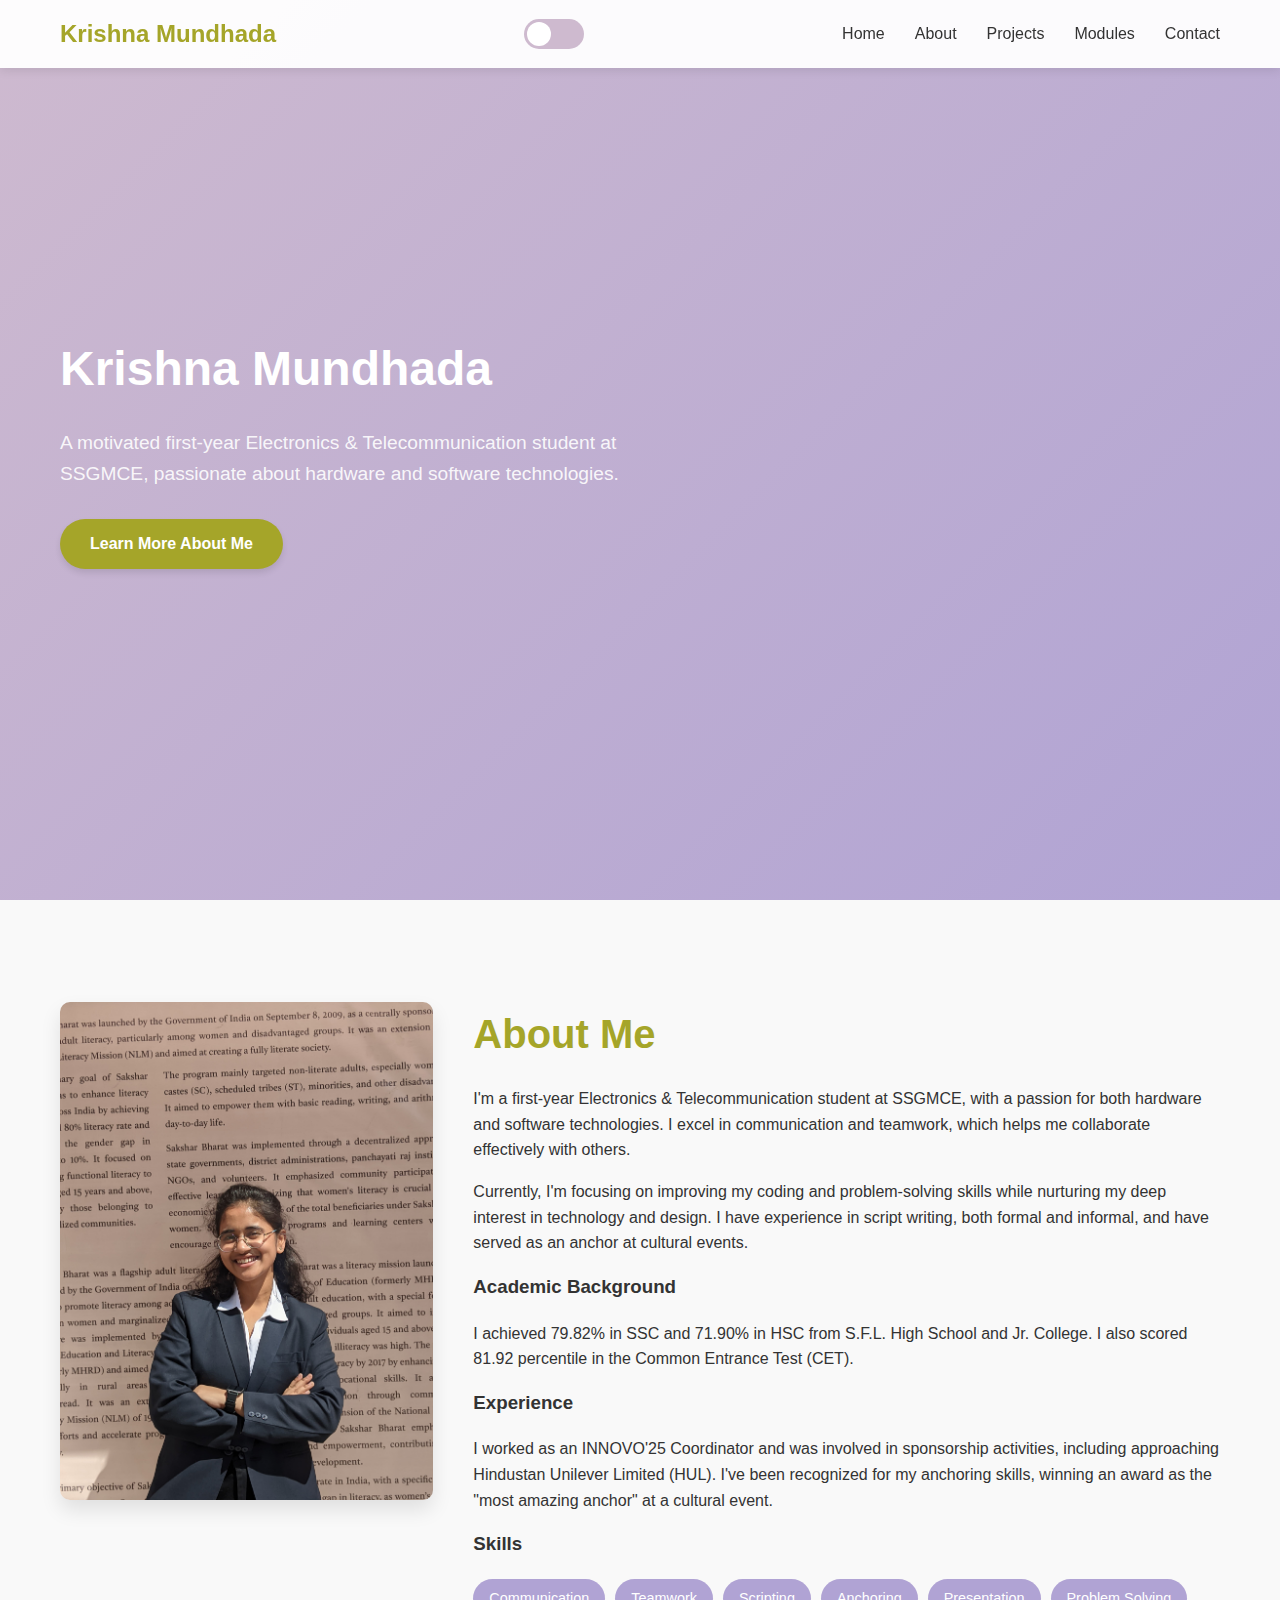
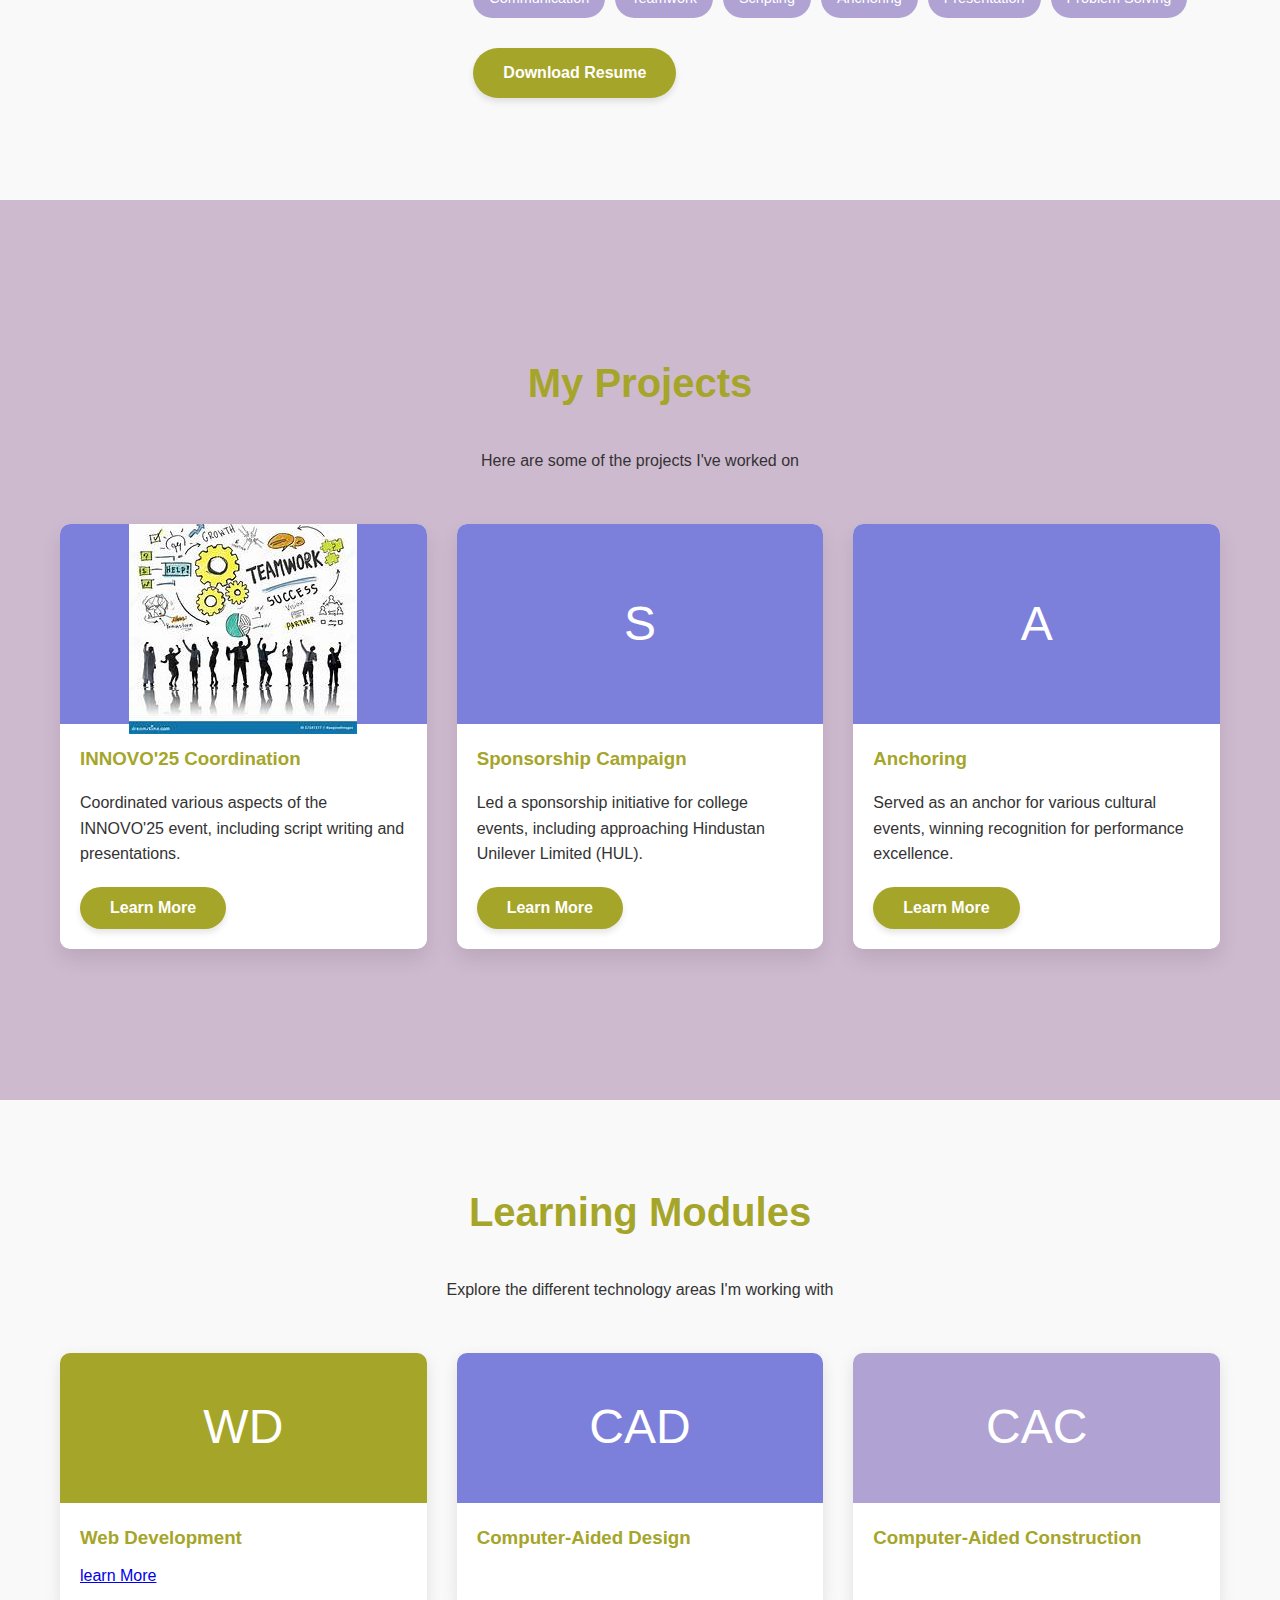
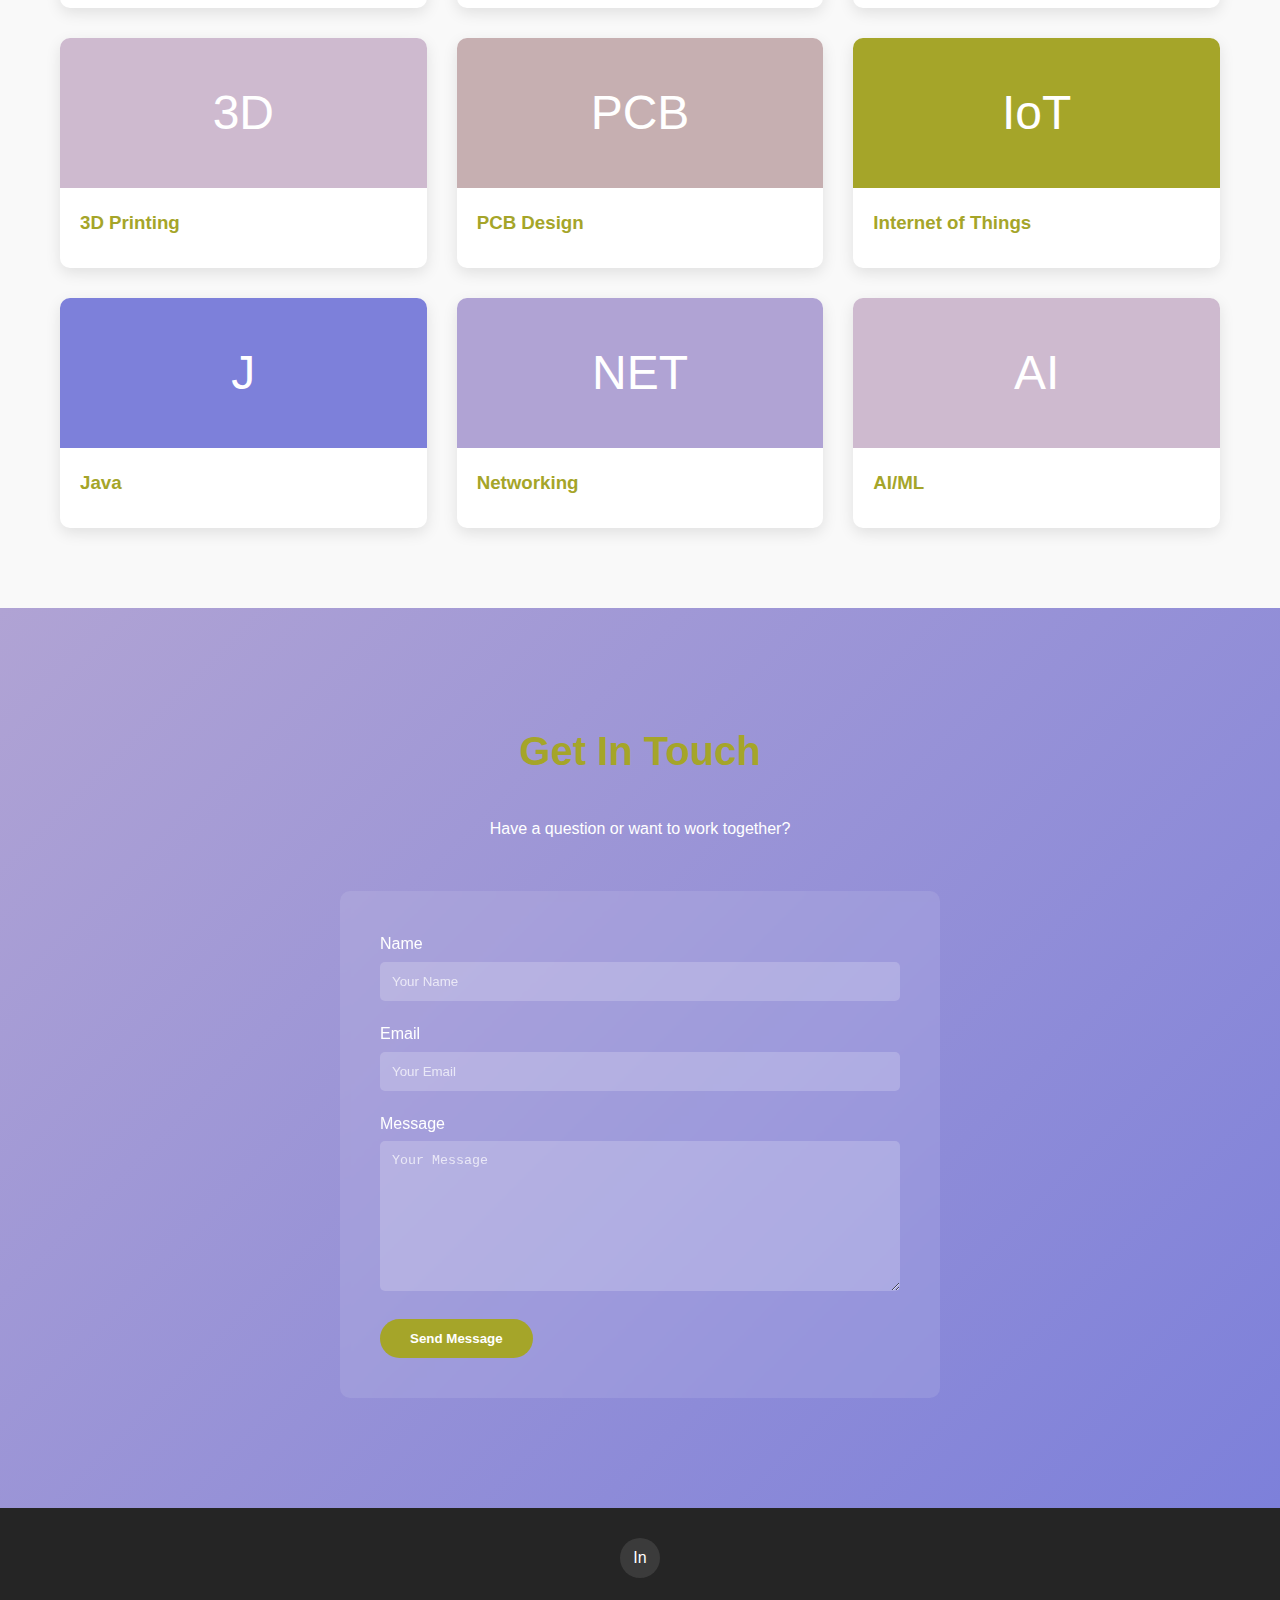
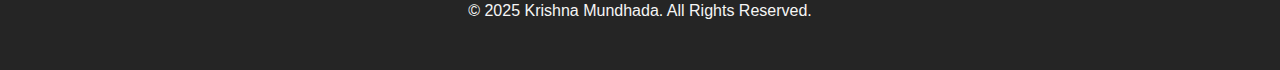
==== commit 0c2c60e3: "Update index.html" ====
--- a/index.html
+++ b/index.html
@@ -704,7 +704,8 @@
             </div>
             <div class="projects-grid">
                 <div class="project-card fade-in delay-1">
-                    <div class="project-img">P</div>
+                    <div class="project-img"> <img src="./team work.jpeg" alt="teamwork">
+                    </div>
                     <div class="project-content">
                         <h3>INNOVO'25 Coordination</h3>
                         <p>Coordinated various aspects of the INNOVO'25 event, including script writing and presentations.</p>
@@ -914,4 +915,4 @@
         });
 
         // Form Validation
-        contactForm.addEventListener('submit', (e) => {e})+        contactForm.addEventListener('submit', (e) => {e})
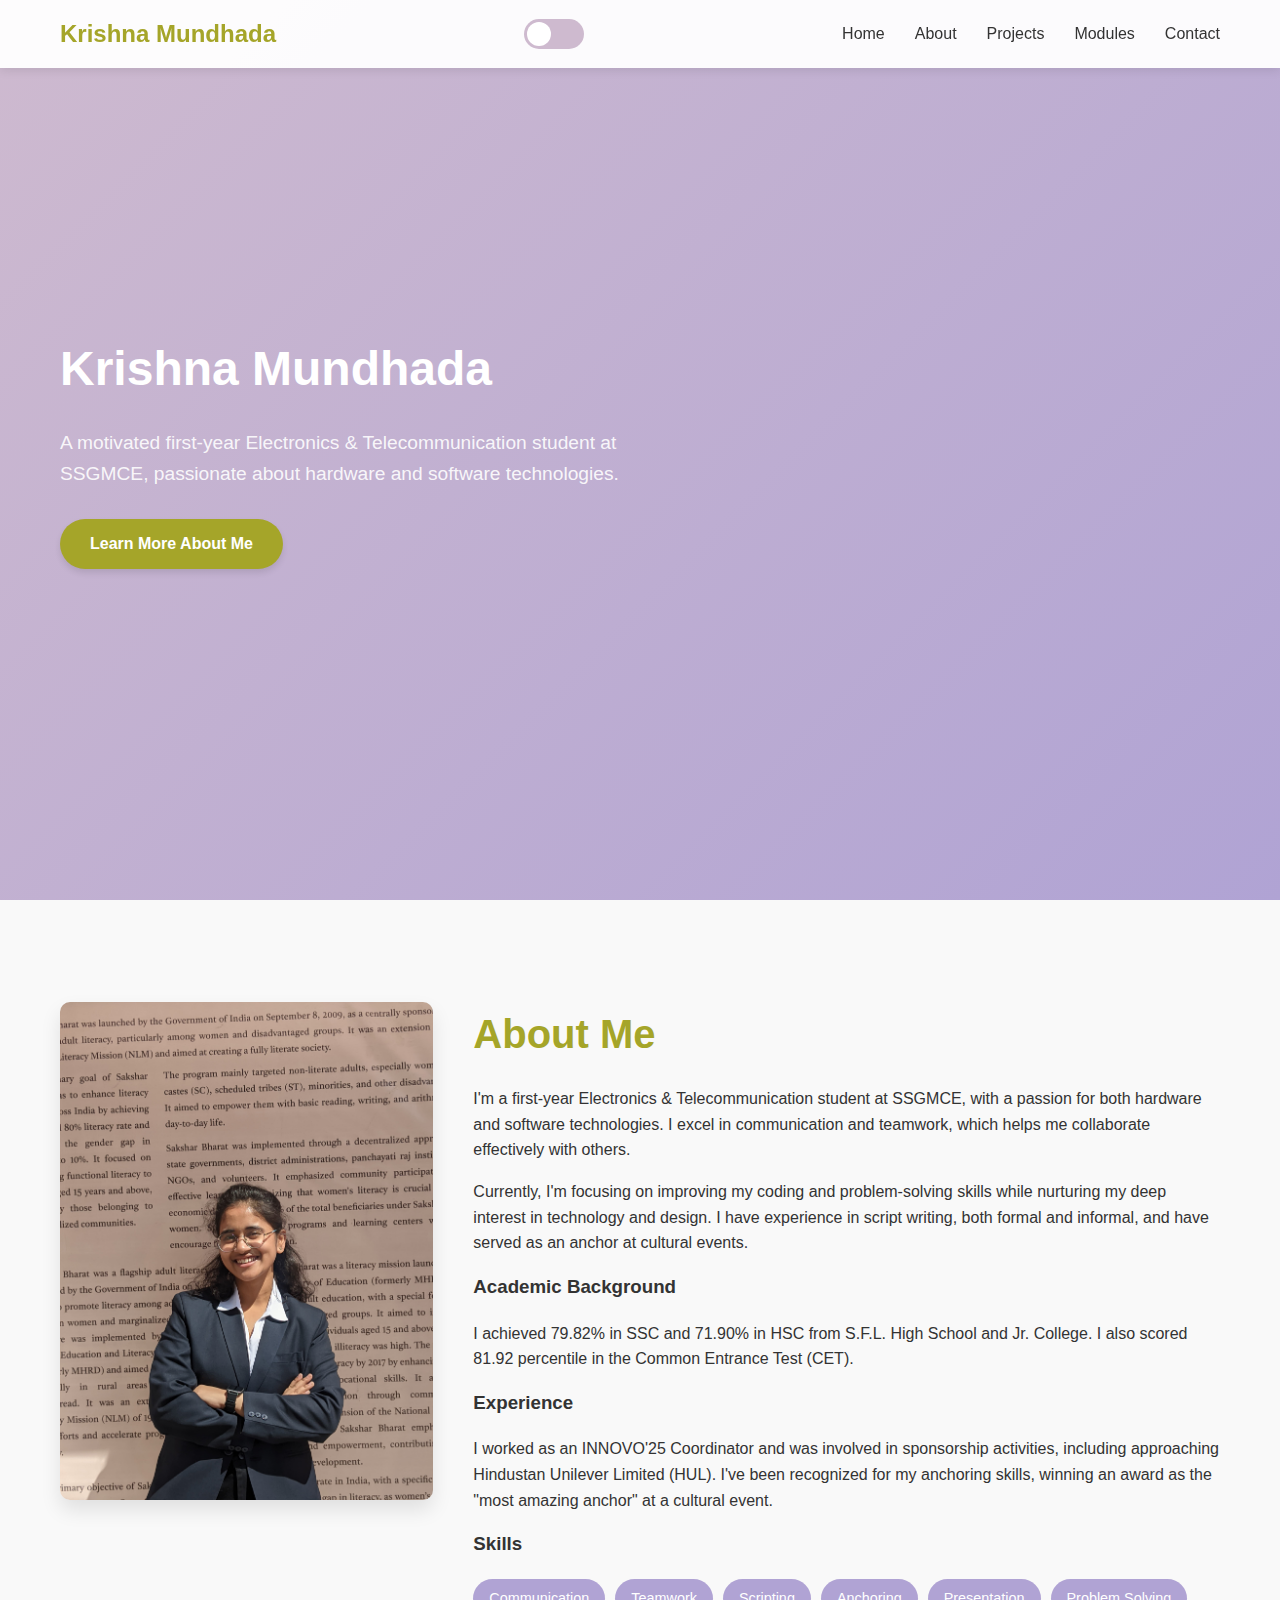
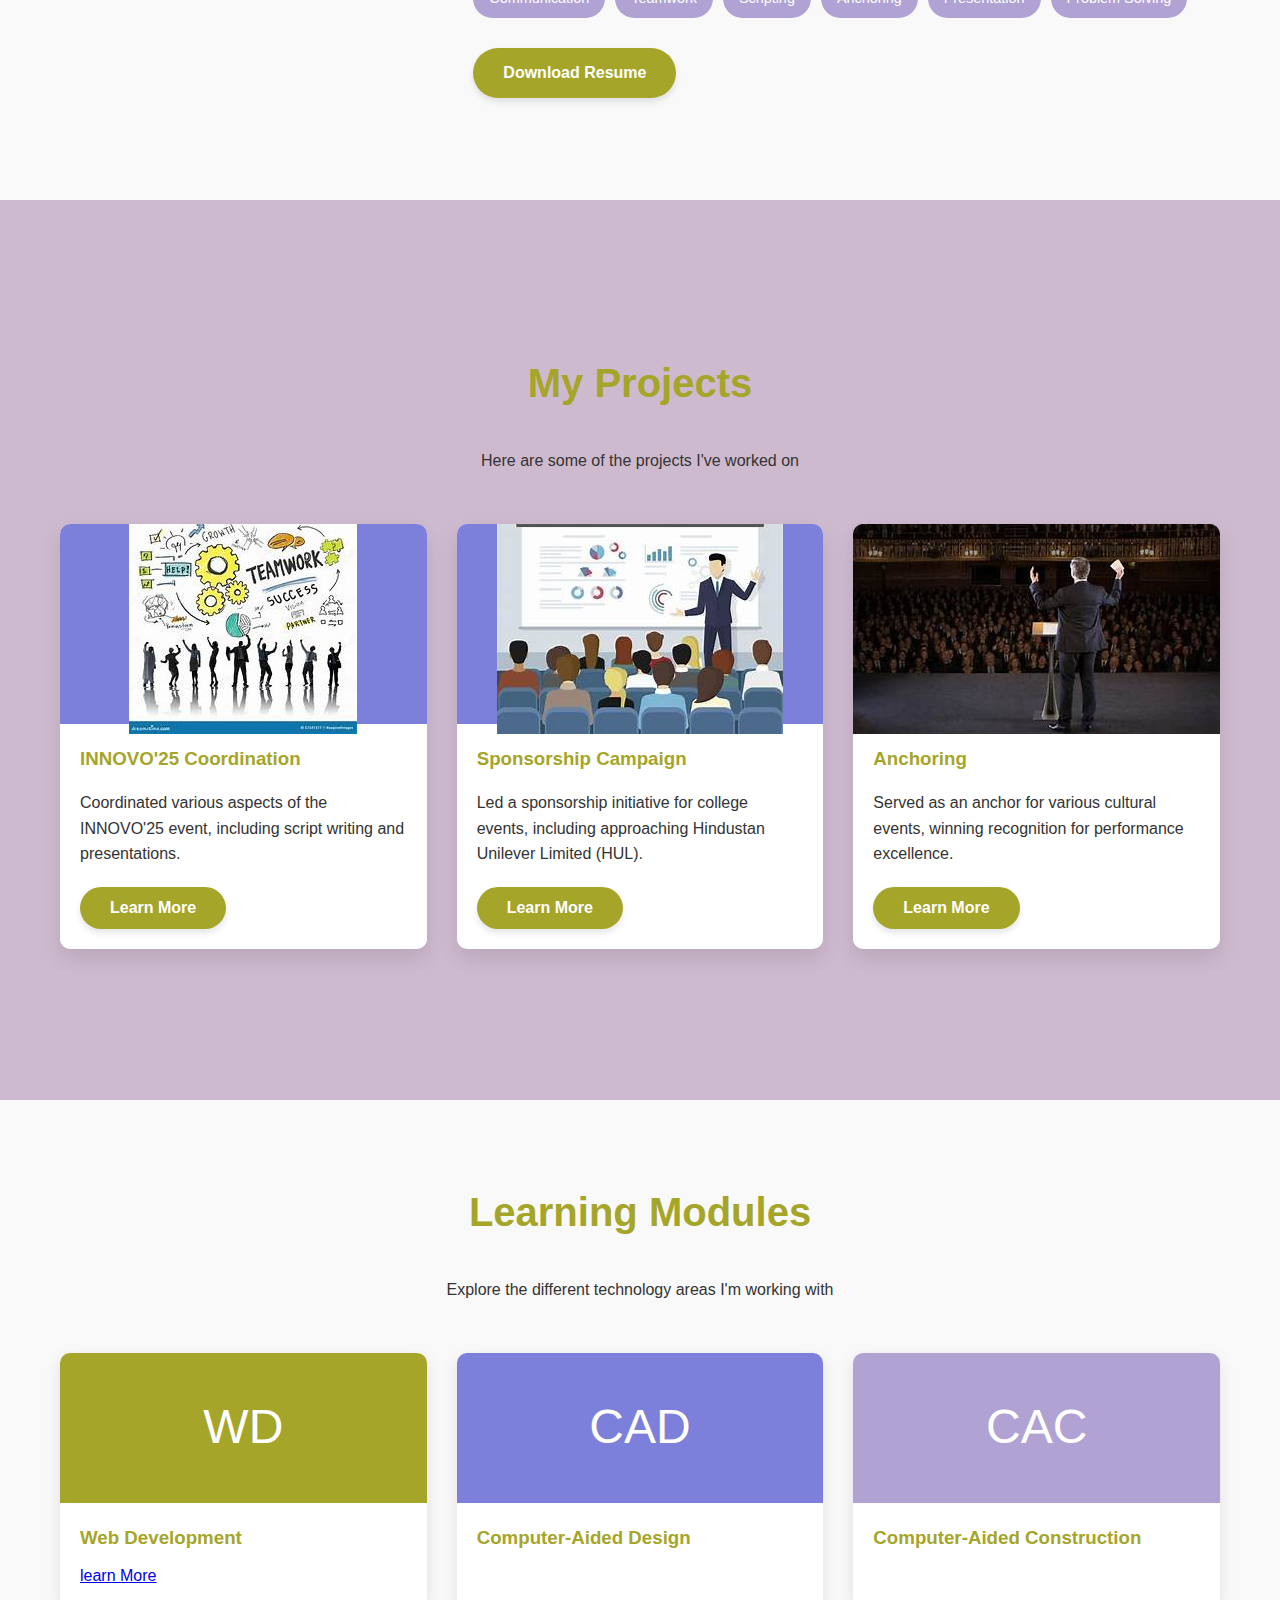
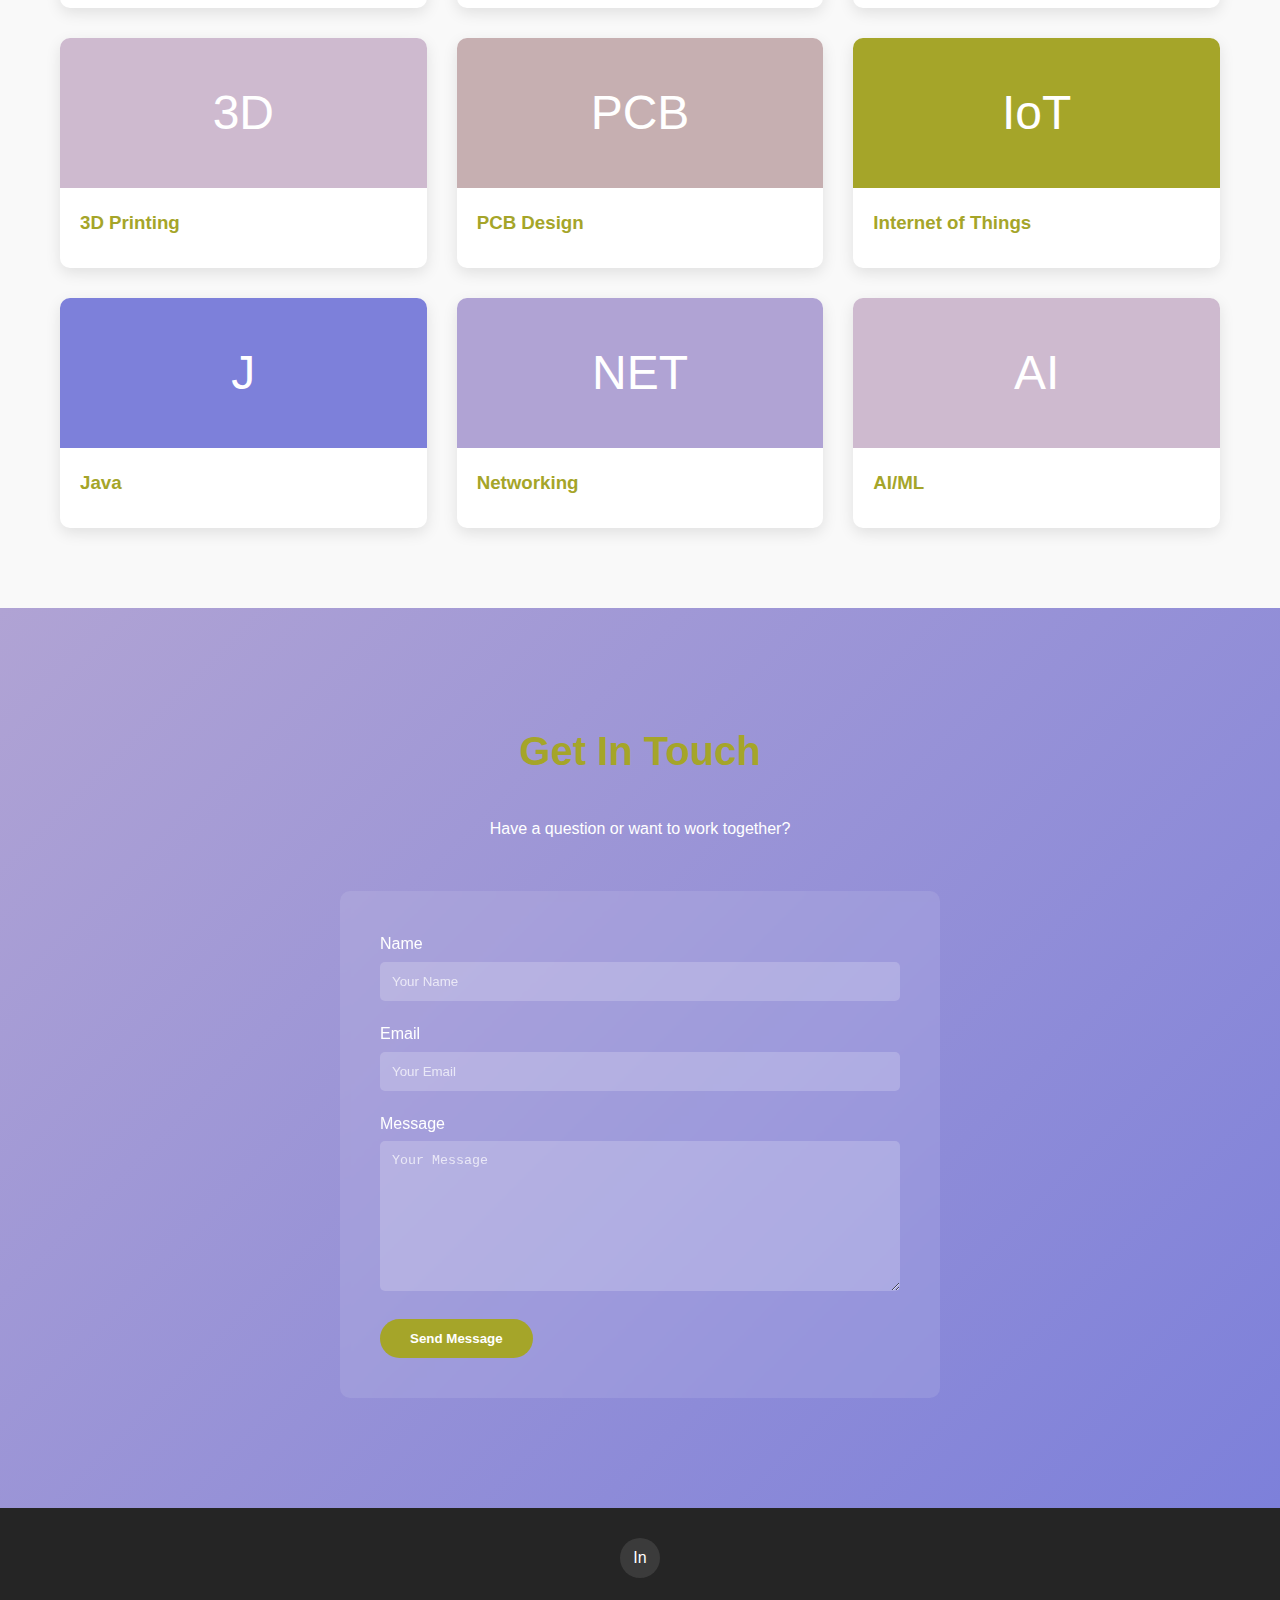
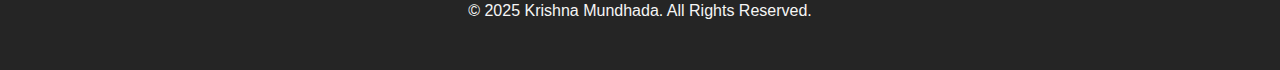
==== commit 45d3719a: "Update index.html" ====
--- a/index.html
+++ b/index.html
@@ -713,7 +713,9 @@
                     </div>
                 </div>
                 <div class="project-card fade-in delay-2">
-                    <div class="project-img">S</div>
+                    <div class="project-img">
+                         <img src="./presentation.jpeg" alt="sponsorship">
+                    </div>
                     <div class="project-content">
                         <h3>Sponsorship Campaign</h3>
                         <p>Led a sponsorship initiative for college events, including approaching Hindustan Unilever Limited (HUL).</p>
@@ -721,7 +723,9 @@
                     </div>
                 </div>
                 <div class="project-card fade-in delay-3">
-                    <div class="project-img">A</div>
+                    <div class="project-img">
+                        <img src="./anchor.jpeg" alt="anchoring">
+                    </div>
                     <div class="project-content">
                         <h3>Anchoring</h3>
                         <p>Served as an anchor for various cultural events, winning recognition for performance excellence.</p>
